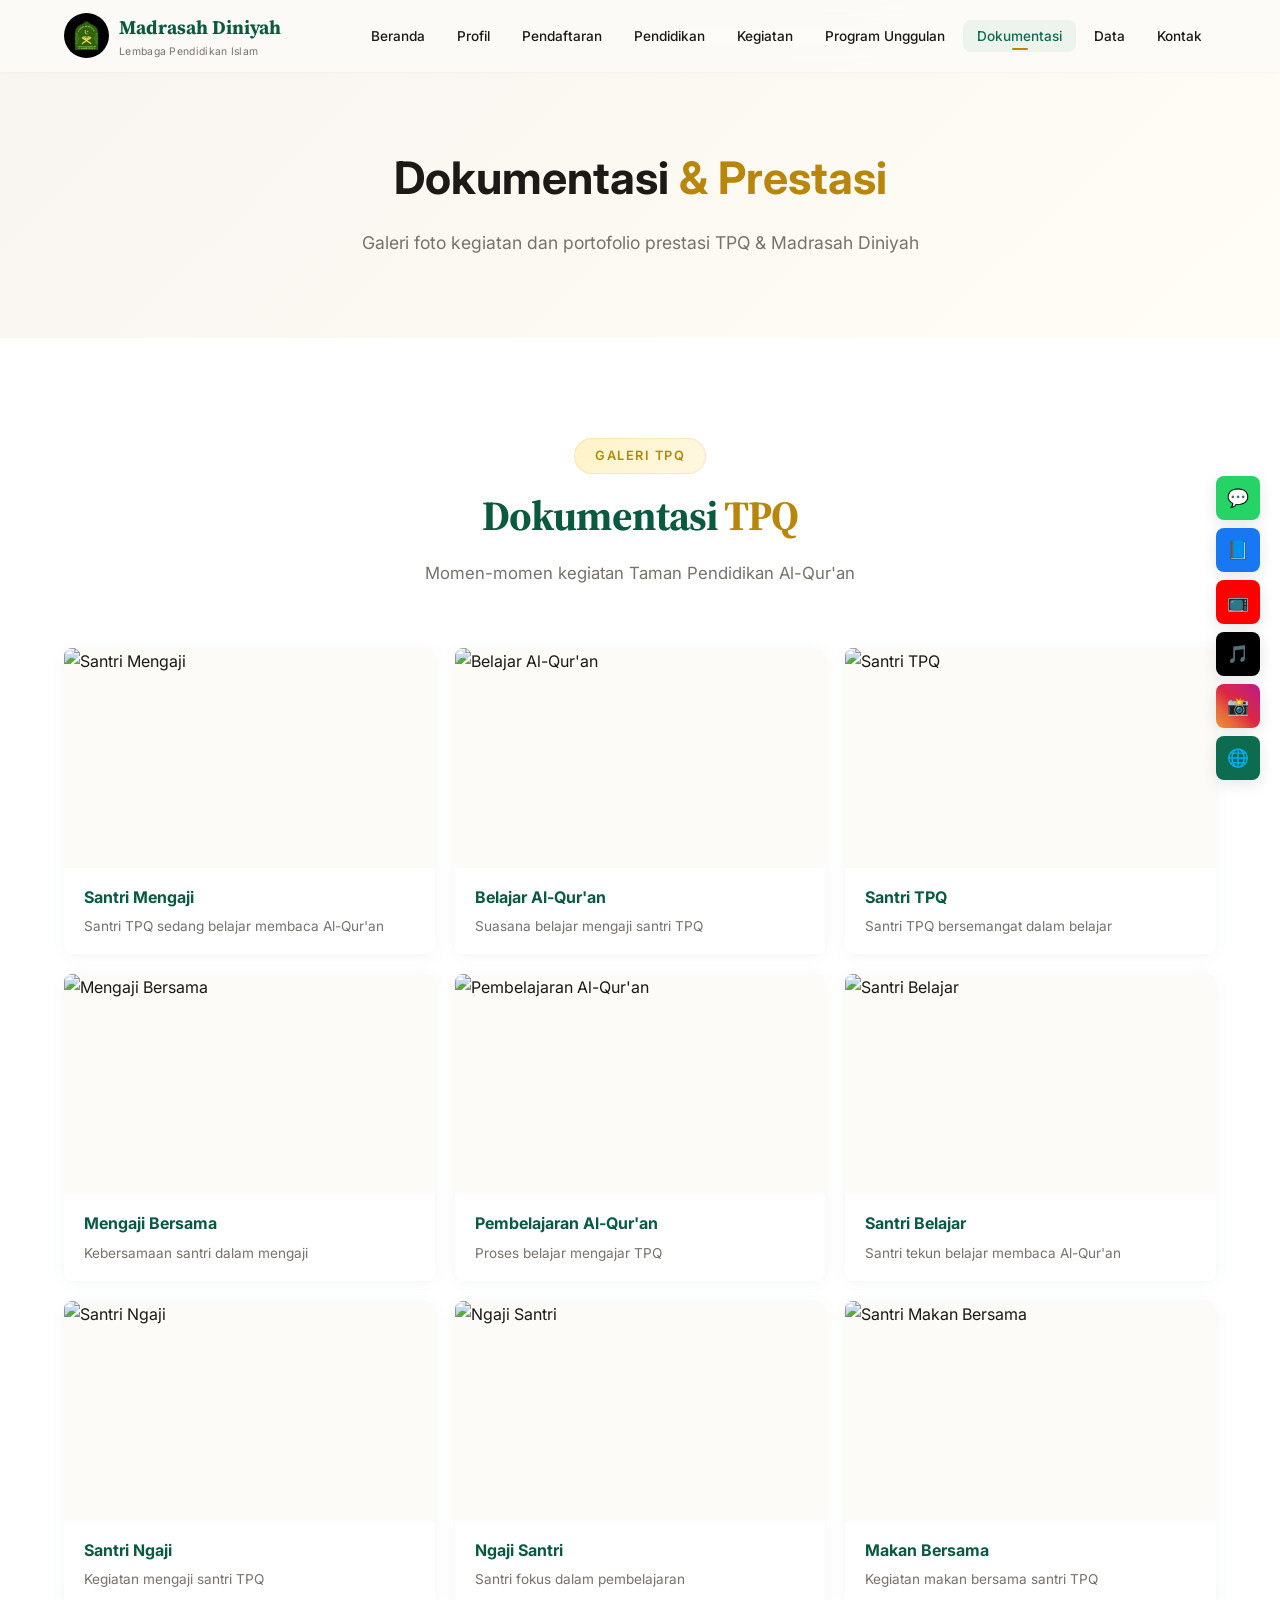
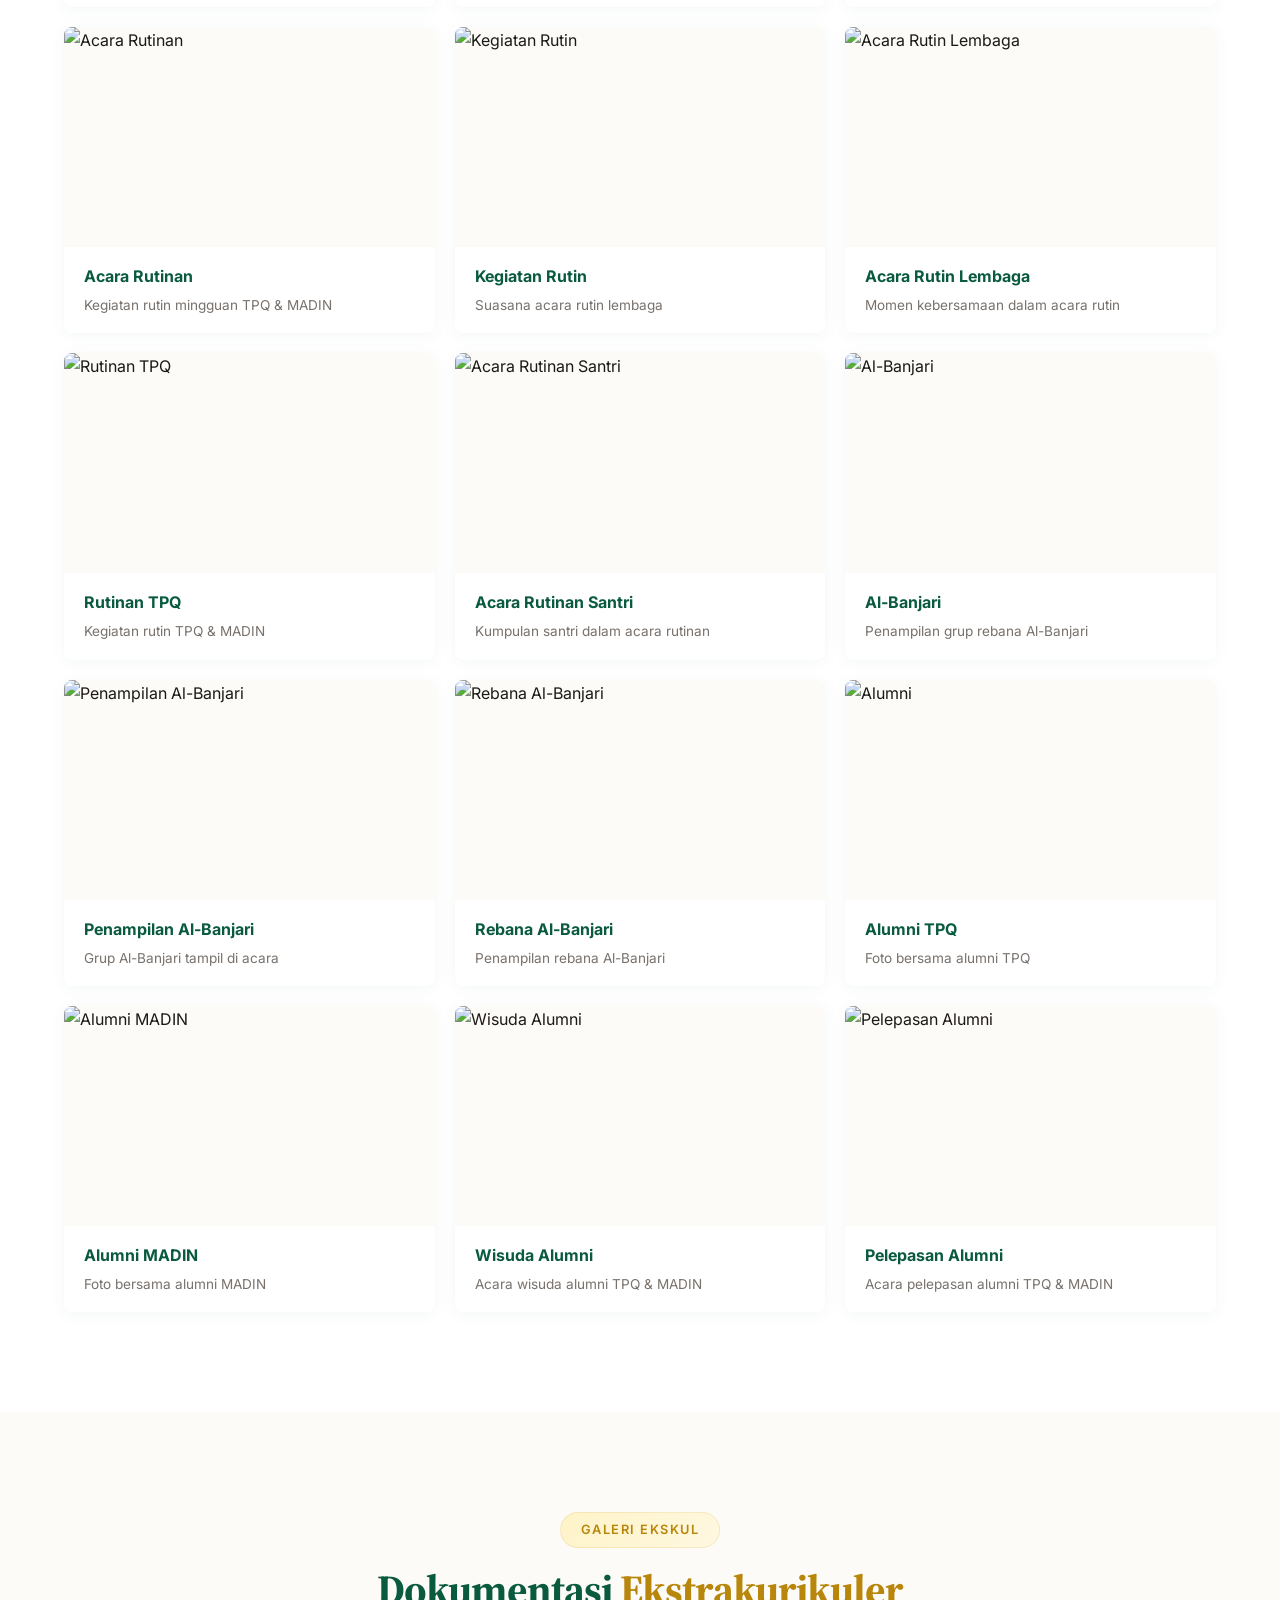
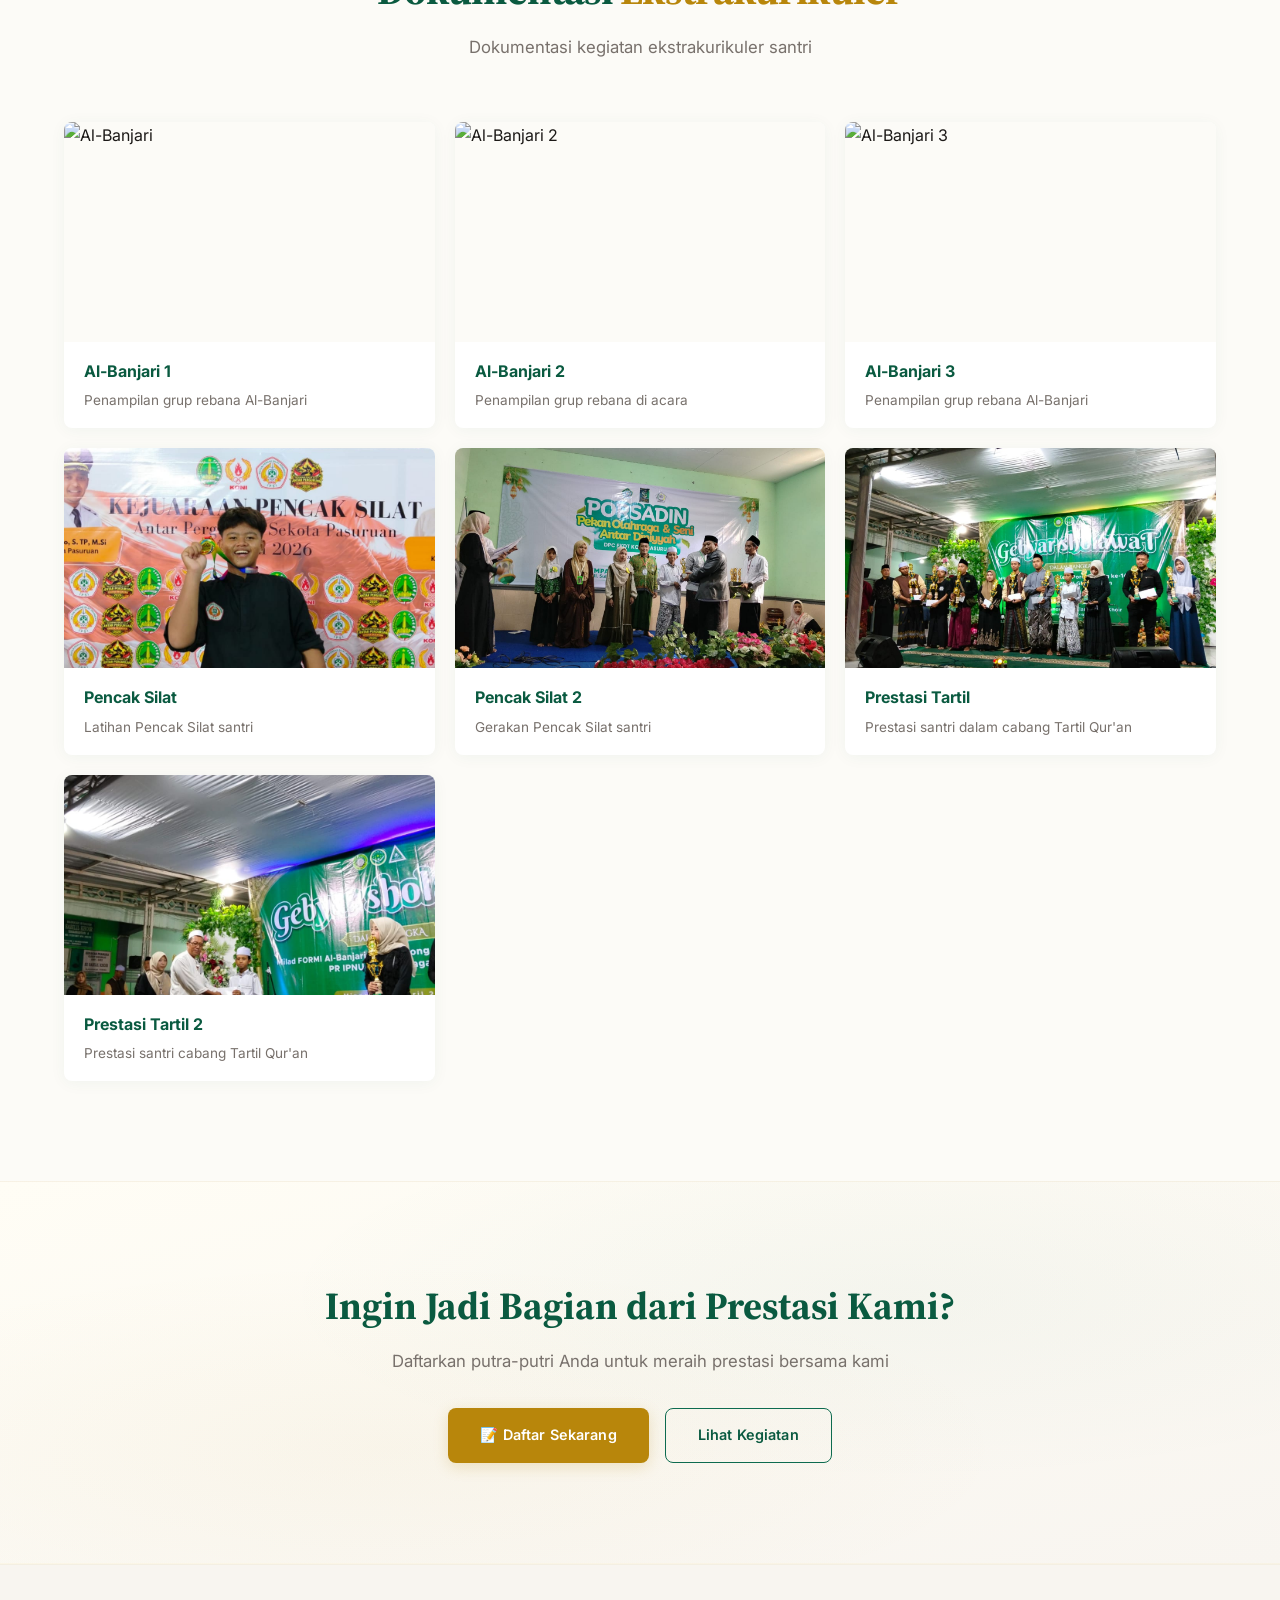
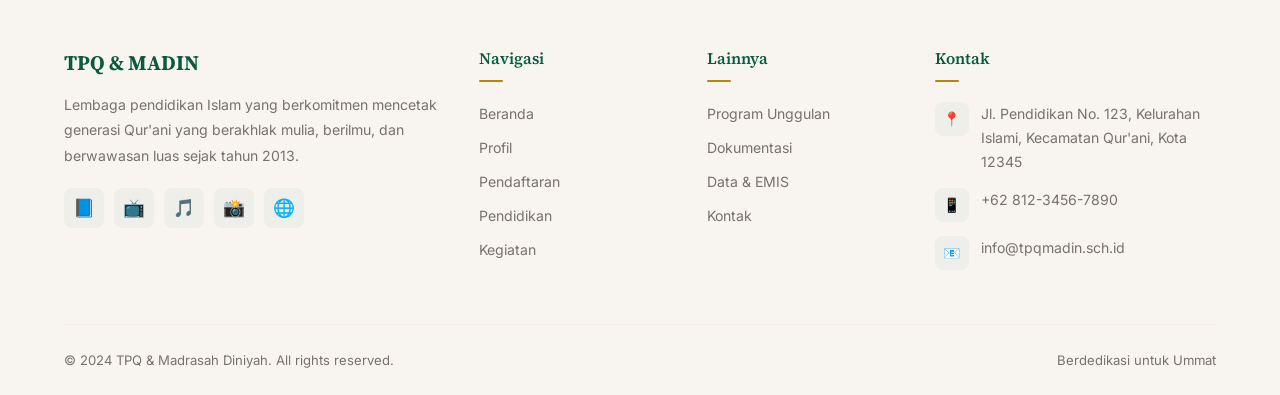
==== dokumentasi.html @ 96b2945d "Initial commit" ====
<!DOCTYPE html>
<html lang="id">
<head>
  <meta charset="UTF-8">
  <meta name="viewport" content="width=device-width, initial-scale=1.0">
  <meta name="description" content="Dokumentasi TPQ & Madrasah Diniyah - Galeri Foto & Prestasi">
  <title>Dokumentasi - TPQ & MADIN</title>
  <link rel="preconnect" href="https://fonts.googleapis.com">
  <link rel="preconnect" href="https://fonts.gstatic.com" crossorigin>
  <link href="https://fonts.googleapis.com/css2?family=Inter:wght@300;400;500;600;700;800&family=Source+Serif+4:opsz,wght@8..60,300;8..60,400;8..60,500;8..60,600;8..60,700;8..60,800&display=swap" rel="stylesheet">
  <link rel="stylesheet" href="css/style.css">
  <style>
    .page-hero { background: linear-gradient(135deg, var(--bg-warm), var(--bg-cream)); padding: 140px 0 80px; text-align: center; color: var(--text-dark); }
    .page-hero h1 { font-size: 2.8rem; font-weight: 700; margin-bottom: 12px; }
    .page-hero p { color: var(--text-muted); font-size: 1.1rem; }
    .page-hero span { color: var(--secondary); }

    .dokumentasi-grid { display: grid; grid-template-columns: repeat(3, 1fr); gap: 20px; }
    .dokum-item { border-radius: var(--radius); overflow: hidden; box-shadow: var(--shadow); transition: var(--transition); cursor: pointer; background: var(--white); }
    .dokum-item:hover { transform: translateY(-6px); box-shadow: var(--shadow-hover); }
    .dokum-image { height: 220px; overflow: hidden; position: relative; background: var(--bg-light); }
    .dokum-image img { width: 100%; height: 100%; object-fit: cover; display: block; transition: var(--transition); }
    .dokum-item:hover .dokum-image img { transform: scale(1.08); }
    .dokum-image::after { content: ''; position: absolute; inset: 0; background: linear-gradient(to top, rgba(13, 107, 79, 0.4), transparent 50%); opacity: 0; transition: var(--transition); pointer-events: none; }
    .dokum-item:hover .dokum-image::after { opacity: 1; }
    .dokum-caption { padding: 16px 20px; }
    .dokum-caption h4 { font-size: 1rem; color: var(--primary-dark); margin-bottom: 4px; }
    .dokum-caption p { font-size: 0.85rem; color: var(--text-muted); }

    @media (max-width: 768px) {
      .page-hero h1 { font-size: 2rem; }
      .dokumentasi-grid { grid-template-columns: 1fr 1fr; }
    }
    @media (max-width: 480px) {
      .dokumentasi-grid { grid-template-columns: 1fr; }
    }
  </style>
</head>
<body>

  <header class="header">
    <div class="container">
      <nav class="navbar">
        <a href="index.html" class="nav-brand">
          <img src="images/Logo_Madrasah3.webp" alt="Madrasah Diniyah Logo" style="width:45px; height:45px; border-radius:50%; object-fit:cover;">
          <div class="brand-text">
            Madrasah Diniyah
            <span>Lembaga Pendidikan Islam</span>
          </div>
        </a>
        <ul class="nav-menu">
          <li><a href="index.html">Beranda</a></li>
          <li><a href="profil.html">Profil</a></li>
          <li><a href="pendaftaran.html">Pendaftaran</a></li>
          <li><a href="pendidikan.html">Pendidikan</a></li>
          <li><a href="kegiatan.html">Kegiatan</a></li>
          <li><a href="program-unggulan.html">Program Unggulan</a></li>
          <li><a href="dokumentasi.html" class="active">Dokumentasi</a></li>
          <li><a href="data.html">Data</a></li>
          <li><a href="kontak.html">Kontak</a></li>
        </ul>
        <button class="nav-toggle" aria-label="Toggle navigation"><span></span><span></span><span></span></button>
      </nav>
    </div>
  </header>

  <section class="page-hero">
    <div class="container">
      <h1>Dokumentasi <span>& Prestasi</span></h1>
      <p>Galeri foto kegiatan dan portofolio prestasi TPQ & Madrasah Diniyah</p>
    </div>
  </section>

  <!-- Dokumentasi TPQ -->
  <section class="section-padding" style="background: var(--white);">
    <div class="container">
      <div class="section-header fade-up">
        <span class="section-tag">Galeri TPQ</span>
        <h2 class="section-title">Dokumentasi <span>TPQ</span></h2>
        <p class="section-subtitle">Momen-momen kegiatan Taman Pendidikan Al-Qur'an</p>
      </div>
      <div class="dokumentasi-grid">
        <div class="dokum-item fade-up"><div class="dokum-image"><img src="images/kegiatan/Anak_Ngaji3.webp" alt="Santri Mengaji" loading="lazy"></div><div class="dokum-caption"><h4>Santri Mengaji</h4><p>Santri TPQ sedang belajar membaca Al-Qur'an</p></div></div>
        <div class="dokum-item fade-up"><div class="dokum-image"><img src="images/kegiatan/Anak_Ngaji4.webp" alt="Belajar Al-Qur'an" loading="lazy"></div><div class="dokum-caption"><h4>Belajar Al-Qur'an</h4><p>Suasana belajar mengaji santri TPQ</p></div></div>
        <div class="dokum-item fade-up"><div class="dokum-image"><img src="images/kegiatan/Anak_Ngaji5.webp" alt="Santri TPQ" loading="lazy"></div><div class="dokum-caption"><h4>Santri TPQ</h4><p>Santri TPQ bersemangat dalam belajar</p></div></div>
        <div class="dokum-item fade-up"><div class="dokum-image"><img src="images/kegiatan/Anak_Ngaji6.webp" alt="Mengaji Bersama" loading="lazy"></div><div class="dokum-caption"><h4>Mengaji Bersama</h4><p>Kebersamaan santri dalam mengaji</p></div></div>
        <div class="dokum-item fade-up"><div class="dokum-image"><img src="images/kegiatan/Anak_ngaji1.webp" alt="Pembelajaran Al-Qur'an" loading="lazy"></div><div class="dokum-caption"><h4>Pembelajaran Al-Qur'an</h4><p>Proses belajar mengajar TPQ</p></div></div>
        <div class="dokum-item fade-up"><div class="dokum-image"><img src="images/kegiatan/Anak_Ngaji2.webp" alt="Santri Belajar" loading="lazy"></div><div class="dokum-caption"><h4>Santri Belajar</h4><p>Santri tekun belajar membaca Al-Qur'an</p></div></div>
        <div class="dokum-item fade-up"><div class="dokum-image"><img src="images/kegiatan/Anak_Ngaji7.webp" alt="Santri Ngaji" loading="lazy"></div><div class="dokum-caption"><h4>Santri Ngaji</h4><p>Kegiatan mengaji santri TPQ</p></div></div>
        <div class="dokum-item fade-up"><div class="dokum-image"><img src="images/kegiatan/Anak_Ngaji8.webp" alt="Ngaji Santri" loading="lazy"></div><div class="dokum-caption"><h4>Ngaji Santri</h4><p>Santri fokus dalam pembelajaran</p></div></div>
        <div class="dokum-item fade-up"><div class="dokum-image"><img src="images/kegiatan/Anak_makan.webp" alt="Santri Makan Bersama" loading="lazy"></div><div class="dokum-caption"><h4>Makan Bersama</h4><p>Kegiatan makan bersama santri TPQ</p></div></div>
        <div class="dokum-item fade-up"><div class="dokum-image"><img src="images/kegiatan/Acara_Rutinan.webp" alt="Acara Rutinan" loading="lazy"></div><div class="dokum-caption"><h4>Acara Rutinan</h4><p>Kegiatan rutin mingguan TPQ & MADIN</p></div></div>
        <div class="dokum-item fade-up"><div class="dokum-image"><img src="images/kegiatan/Acara_Rutin2.webp" alt="Kegiatan Rutin" loading="lazy"></div><div class="dokum-caption"><h4>Kegiatan Rutin</h4><p>Suasana acara rutin lembaga</p></div></div>
        <div class="dokum-item fade-up"><div class="dokum-image"><img src="images/kegiatan/Acara_Rutin4.webp" alt="Acara Rutin Lembaga" loading="lazy"></div><div class="dokum-caption"><h4>Acara Rutin Lembaga</h4><p>Momen kebersamaan dalam acara rutin</p></div></div>
        <div class="dokum-item fade-up"><div class="dokum-image"><img src="images/kegiatan/Acara_Rutinan3.jpeg" alt="Rutinan TPQ" loading="lazy"></div><div class="dokum-caption"><h4>Rutinan TPQ</h4><p>Kegiatan rutin TPQ & MADIN</p></div></div>
        <div class="dokum-item fade-up"><div class="dokum-image"><img src="images/kegiatan/Acara_Rutinan5.webp" alt="Acara Rutinan Santri" loading="lazy"></div><div class="dokum-caption"><h4>Acara Rutinan Santri</h4><p>Kumpulan santri dalam acara rutinan</p></div></div>
        <div class="dokum-item fade-up"><div class="dokum-image"><img src="images/kegiatan/Al-banjari1.webp" alt="Al-Banjari" loading="lazy"></div><div class="dokum-caption"><h4>Al-Banjari</h4><p>Penampilan grup rebana Al-Banjari</p></div></div>
        <div class="dokum-item fade-up"><div class="dokum-image"><img src="images/kegiatan/Al-banjari2.webp" alt="Penampilan Al-Banjari" loading="lazy"></div><div class="dokum-caption"><h4>Penampilan Al-Banjari</h4><p>Grup Al-Banjari tampil di acara</p></div></div>
        <div class="dokum-item fade-up"><div class="dokum-image"><img src="images/kegiatan/Al-banjari3.webp" alt="Rebana Al-Banjari" loading="lazy"></div><div class="dokum-caption"><h4>Rebana Al-Banjari</h4><p>Penampilan rebana Al-Banjari</p></div></div>
        <div class="dokum-item fade-up"><div class="dokum-image"><img src="images/kegiatan/Alumni1.webp" alt="Alumni" loading="lazy"></div><div class="dokum-caption"><h4>Alumni TPQ</h4><p>Foto bersama alumni TPQ</p></div></div>
        <div class="dokum-item fade-up"><div class="dokum-image"><img src="images/kegiatan/Alumni2.webp" alt="Alumni MADIN" loading="lazy"></div><div class="dokum-caption"><h4>Alumni MADIN</h4><p>Foto bersama alumni MADIN</p></div></div>
        <div class="dokum-item fade-up"><div class="dokum-image"><img src="images/kegiatan/Alumni3.webp" alt="Wisuda Alumni" loading="lazy"></div><div class="dokum-caption"><h4>Wisuda Alumni</h4><p>Acara wisuda alumni TPQ & MADIN</p></div></div>
        <div class="dokum-item fade-up"><div class="dokum-image"><img src="images/kegiatan/Alumni4.webp" alt="Pelepasan Alumni" loading="lazy"></div><div class="dokum-caption"><h4>Pelepasan Alumni</h4><p>Acara pelepasan alumni TPQ & MADIN</p></div></div>
      </div>
    </div>
  </section>

  <!-- Dokumentasi Ekstrakurikuler -->
  <section class="section-padding" style="background: var(--bg-light);">
    <div class="container">
      <div class="section-header fade-up">
        <span class="section-tag">Galeri Ekskul</span>
        <h2 class="section-title">Dokumentasi <span>Ekstrakurikuler</span></h2>
        <p class="section-subtitle">Dokumentasi kegiatan ekstrakurikuler santri</p>
      </div>
      <div class="dokumentasi-grid">
        <div class="dokum-item fade-up"><div class="dokum-image"><img src="images/kegiatan/Al-banjari1.webp" alt="Al-Banjari" loading="lazy"></div><div class="dokum-caption"><h4>Al-Banjari 1</h4><p>Penampilan grup rebana Al-Banjari</p></div></div>
        <div class="dokum-item fade-up"><div class="dokum-image"><img src="images/kegiatan/Al-banjari2.webp" alt="Al-Banjari 2" loading="lazy"></div><div class="dokum-caption"><h4>Al-Banjari 2</h4><p>Penampilan grup rebana di acara</p></div></div>
        <div class="dokum-item fade-up"><div class="dokum-image"><img src="images/kegiatan/Al-banjari3.webp" alt="Al-Banjari 3" loading="lazy"></div><div class="dokum-caption"><h4>Al-Banjari 3</h4><p>Penampilan grup rebana Al-Banjari</p></div></div>
        <div class="dokum-item fade-up"><div class="dokum-image"><img src="images/Pencak_Silat.webp" alt="Pencak Silat" loading="lazy"></div><div class="dokum-caption"><h4>Pencak Silat</h4><p>Latihan Pencak Silat santri</p></div></div>
        <div class="dokum-item fade-up"><div class="dokum-image"><img src="images/Pencak_Silat2.webp" alt="Pencak Silat 2" loading="lazy"></div><div class="dokum-caption"><h4>Pencak Silat 2</h4><p>Gerakan Pencak Silat santri</p></div></div>
        <div class="dokum-item fade-up"><div class="dokum-image"><img src="images/Prestasi_Tartil.webp" alt="Prestasi Tartil" loading="lazy"></div><div class="dokum-caption"><h4>Prestasi Tartil</h4><p>Prestasi santri dalam cabang Tartil Qur'an</p></div></div>
        <div class="dokum-item fade-up"><div class="dokum-image"><img src="images/prestasi_tartil2.webp" alt="Prestasi Tartil 2" loading="lazy"></div><div class="dokum-caption"><h4>Prestasi Tartil 2</h4><p>Prestasi santri cabang Tartil Qur'an</p></div></div>
      </div>
    </div>
  </section>



  <section class="cta-section section-padding">
    <div class="container">
      <div class="cta-content fade-up">
        <h2>Ingin Jadi Bagian dari Prestasi Kami?</h2>
        <p>Daftarkan putra-putri Anda untuk meraih prestasi bersama kami</p>
        <div class="cta-buttons">
          <a href="pendaftaran.html" class="btn btn-gold">📝 Daftar Sekarang</a>
          <a href="kegiatan.html" class="btn btn-outline-light">Lihat Kegiatan</a>
        </div>
      </div>
    </div>
  </section>

  <footer class="footer">
    <div class="container">
      <div class="footer-grid">
        <div class="footer-brand fade-up"><h3>TPQ &amp; MADIN</h3><p>Lembaga pendidikan Islam yang berkomitmen mencetak generasi Qur'ani yang berakhlak mulia, berilmu, dan berwawasan luas sejak tahun 2013.</p><div class="footer-social"><a href="#" aria-label="Facebook">📘</a><a href="#" aria-label="YouTube">📺</a><a href="#" aria-label="TikTok">🎵</a><a href="#" aria-label="Instagram">📸</a><a href="#" aria-label="Website">🌐</a></div></div>
        <div class="fade-up"><h4>Navigasi</h4><ul class="footer-links"><li><a href="index.html">Beranda</a></li><li><a href="profil.html">Profil</a></li><li><a href="pendaftaran.html">Pendaftaran</a></li><li><a href="pendidikan.html">Pendidikan</a></li><li><a href="kegiatan.html">Kegiatan</a></li></ul></div>
        <div class="fade-up"><h4>Lainnya</h4><ul class="footer-links"><li><a href="program-unggulan.html">Program Unggulan</a></li><li><a href="dokumentasi.html">Dokumentasi</a></li><li><a href="data.html">Data & EMIS</a></li><li><a href="kontak.html">Kontak</a></li></ul></div>
        <div class="fade-up"><h4>Kontak</h4><ul class="footer-contact"><li><span class="contact-icon">📍</span><span>Jl. Pendidikan No. 123, Kelurahan Islami, Kecamatan Qur'ani, Kota 12345</span></li><li><span class="contact-icon">📱</span><span>+62 812-3456-7890</span></li><li><span class="contact-icon">📧</span><span>info@tpqmadin.sch.id</span></li></ul></div>
      </div>
      <div class="footer-bottom"><p>&copy; 2024 TPQ & Madrasah Diniyah. All rights reserved.</p><p>Berdedikasi untuk Ummat</p></div>
    </div>
  </footer>

  <div class="floating-sosmed">
    <a href="https://wa.me/6281234567890" class="sosmed-wa" target="_blank" rel="noopener" title="WhatsApp">💬<span class="sosmed-label">WhatsApp</span></a>
    <a href="#" class="sosmed-fb" target="_blank" rel="noopener" title="Facebook">📘<span class="sosmed-label">Facebook</span></a>
    <a href="#" class="sosmed-yt" target="_blank" rel="noopener" title="YouTube">📺<span class="sosmed-label">YouTube</span></a>
    <a href="#" class="sosmed-tt" target="_blank" rel="noopener" title="TikTok">🎵<span class="sosmed-label">TikTok</span></a>
    <a href="#" class="sosmed-ig" target="_blank" rel="noopener" title="Instagram">📸<span class="sosmed-label">Instagram</span></a>
    <a href="#" class="sosmed-web" target="_blank" rel="noopener" title="Website">🌐<span class="sosmed-label">Website</span></a>
  </div>

  <script src="js/main.js"></script>
</body>
</html>
---- css/style.css ----
/* ============================================
   MADRASAH DINIYAH - Noor & Wisdom: Bright Islamic Modern
   Design System - Dominan Terang & Nuansa Islami
   ============================================ */

/* === Font Import === */
@import url('https://fonts.googleapis.com/css2?family=Inter:wght@300;400;500;600;700;800&family=Source+Serif+4:opsz,wght@8..60,300;8..60,400;8..60,500;8..60,600;8..60,700;8..60,800&display=swap');

/* === CSS Variables - Bright Islamic Palette === */
:root {
  /* Core Colors - Soft & Bright Islamic Nuance */
  --primary: #0d6b4f;
  --primary-dark: #0a5a40;
  --primary-light: #14a06e;
  --secondary: #b8860b;
  --secondary-light: #e6b422;
  --accent: #0d9488;
  --accent-light: #99f6e4;
  --gold: #b8860b;
  --gold-light: #fef3c7;

  /* Surface - Warm & Bright */
  --bg-light: #FCFBF7;
  --bg-warm: #F8F5F0;
  --bg-cream: #FFFDF5;
  --bg-container: #ffffff;
  --bg-dark: #0a5a40;

  /* Text */
  --text-dark: #1c1917;
  --text-light: #fafaf9;
  --text-muted: #78716c;
  --white: #ffffff;

  /* Shadows - Soft & Light */
  --shadow: 0 2px 16px rgba(13, 107, 79, 0.05);
  --shadow-hover: 0 8px 32px rgba(13, 107, 79, 0.08);
  --shadow-lg: 0 16px 48px rgba(13, 107, 79, 0.06);

  /* Roundness */
  --radius: 8px;
  --radius-sm: 6px;
  --radius-lg: 12px;

  /* Transitions */
  --transition: all 0.3s cubic-bezier(0.4, 0, 0.2, 1);

  /* Typography */
  --font-heading: 'Source Serif 4', Georgia, 'Times New Roman', serif;
  --font-body: 'Inter', -apple-system, BlinkMacSystemFont, 'Segoe UI', sans-serif;
  --font-arabic: 'Amiri', 'Traditional Arabic', serif;
}

/* === Islamic Geometric Pattern === */
.islamic-pattern {
  position: absolute;
  inset: 0;
  pointer-events: none;
  overflow: hidden;
  z-index: 0;
}

.islamic-pattern::before {
  content: '';
  position: absolute;
  width: 200%;
  height: 200%;
  top: -50%;
  left: -50%;
  background-image:
    linear-gradient(45deg, rgba(184, 134, 11, 0.04) 25%, transparent 25%),
    linear-gradient(-45deg, rgba(184, 134, 11, 0.04) 25%, transparent 25%),
    linear-gradient(45deg, transparent 75%, rgba(184, 134, 11, 0.04) 75%),
    linear-gradient(-45deg, transparent 75%, rgba(184, 134, 11, 0.04) 75%);
  background-size: 40px 40px;
  background-position: 0 0, 0 20px, 20px -20px, -20px 0px;
}

.islamic-pattern-2::before {
  background-image:
    radial-gradient(circle at 50% 50%, rgba(13, 107, 79, 0.03) 1px, transparent 1px),
    radial-gradient(circle at 50% 50%, rgba(184, 134, 11, 0.03) 2px, transparent 2px);
  background-size: 30px 30px, 60px 60px;
}

/* === Reset & Base === */
*, *::before, *::after {
  margin: 0;
  padding: 0;
  box-sizing: border-box;
}

html {
  scroll-behavior: smooth;
  scroll-padding-top: 80px;
}

body {
  font-family: var(--font-body);
  background: var(--bg-light);
  color: var(--text-dark);
  line-height: 1.7;
  overflow-x: hidden;
}

a {
  text-decoration: none;
  color: inherit;
  transition: var(--transition);
}

ul { list-style: none; }

img {
  max-width: 100%;
  height: auto;
  display: block;
}

.container {
  width: 100%;
  max-width: 1200px;
  margin: 0 auto;
  padding: 0 24px;
}

.section-padding {
  padding: 100px 0;
}

/* === Section Header === */
.section-header {
  text-align: center;
  margin-bottom: 60px;
  position: relative;
}

.section-tag {
  display: inline-block;
  background: linear-gradient(135deg, var(--gold-light), #fff8e1);
  color: var(--secondary);
  padding: 6px 20px;
  border-radius: 50px;
  font-size: 0.8rem;
  font-weight: 600;
  text-transform: uppercase;
  letter-spacing: 1.5px;
  margin-bottom: 16px;
  border: 1px solid rgba(184, 134, 11, 0.12);
}

.section-title {
  font-family: var(--font-heading);
  font-size: 2.6rem;
  font-weight: 700;
  color: var(--primary-dark);
  margin-bottom: 16px;
  line-height: 1.25;
  letter-spacing: -0.02em;
}

.section-title span {
  color: var(--secondary);
}

.section-subtitle {
  font-size: 1.05rem;
  color: var(--text-muted);
  max-width: 600px;
  margin: 0 auto;
  line-height: 1.8;
  font-weight: 400;
}

/* === Islamic Ornament Divider === */
.islamic-divider {
  display: flex;
  align-items: center;
  justify-content: center;
  gap: 12px;
  margin: 30px 0;
}

.islamic-divider::before,
.islamic-divider::after {
  content: '';
  height: 1px;
  width: 60px;
  background: linear-gradient(90deg, transparent, var(--secondary), transparent);
}

.islamic-divider span {
  display: inline-block;
  width: 8px;
  height: 8px;
  background: var(--secondary);
  transform: rotate(45deg);
  opacity: 0.5;
}

/* === Buttons === */
.btn {
  display: inline-flex;
  align-items: center;
  gap: 8px;
  padding: 14px 32px;
  border-radius: var(--radius);
  font-family: var(--font-body);
  font-weight: 600;
  font-size: 0.9rem;
  cursor: pointer;
  transition: var(--transition);
  border: none;
  text-decoration: none;
  letter-spacing: 0.01em;
}

.btn-primary {
  background: var(--primary);
  color: var(--white);
  box-shadow: 0 4px 15px rgba(13, 107, 79, 0.2);
}

.btn-primary:hover {
  background: var(--primary-dark);
  transform: translateY(-2px);
  box-shadow: 0 8px 25px rgba(13, 107, 79, 0.3);
}

.btn-secondary {
  background: var(--white);
  color: var(--primary);
  border: 1.5px solid var(--primary);
}

.btn-secondary:hover {
  background: var(--primary);
  color: var(--white);
  transform: translateY(-2px);
}

.btn-gold {
  background: var(--secondary);
  color: var(--white);
  box-shadow: 0 4px 15px rgba(184, 134, 11, 0.2);
}

.btn-gold:hover {
  background: #8b6914;
  transform: translateY(-2px);
  box-shadow: 0 8px 25px rgba(184, 134, 11, 0.3);
}

.btn-outline-light {
  background: transparent;
  color: var(--primary-dark);
  border: 1.5px solid var(--primary);
}

.btn-outline-light:hover {
  background: var(--primary);
  color: var(--white);
  border-color: var(--primary);
}

.btn-sm {
  padding: 10px 22px;
  font-size: 0.82rem;
}

/* ============================================
   HEADER / NAVBAR
   ============================================ */
.header {
  position: fixed;
  top: 0;
  left: 0;
  width: 100%;
  z-index: 1000;
  background: rgba(252, 251, 247, 0.85);
  backdrop-filter: blur(24px);
  -webkit-backdrop-filter: blur(24px);
  box-shadow: 0 1px 3px rgba(0,0,0,0.04);
  transition: var(--transition);
}

.header.scrolled {
  background: rgba(252, 251, 247, 0.95);
  box-shadow: 0 4px 30px rgba(13, 107, 79, 0.04);
}

.navbar {
  display: flex;
  align-items: center;
  justify-content: space-between;
  height: 72px;
}

.nav-brand {
  display: flex;
  align-items: center;
  gap: 10px;
  font-family: var(--font-heading);
  font-weight: 700;
  font-size: 1.2rem;
  color: var(--primary-dark);
}

.nav-brand img[alt="TPQ & MADIN Logo"] {
  width: 45px;
  height: 45px;
  border-radius: 50%;
  object-fit: cover;
}

.nav-brand .brand-text span {
  display: block;
  font-size: 0.65rem;
  font-weight: 400;
  font-family: var(--font-body);
  color: var(--text-muted);
  letter-spacing: 0.3px;
}

.nav-menu {
  display: flex;
  align-items: center;
  gap: 4px;
}

.nav-menu a {
  padding: 8px 14px;
  border-radius: var(--radius);
  font-size: 0.85rem;
  font-weight: 500;
  color: var(--text-dark);
  transition: var(--transition);
  position: relative;
}

.nav-menu a:hover,
.nav-menu a.active {
  background: rgba(13, 107, 79, 0.06);
  color: var(--primary);
}

.nav-menu a.active::after {
  content: '';
  position: absolute;
  bottom: 2px;
  left: 50%;
  transform: translateX(-50%);
  width: 16px;
  height: 2px;
  background: var(--secondary);
  border-radius: 10px;
}

.nav-toggle {
  display: none;
  flex-direction: column;
  gap: 5px;
  cursor: pointer;
  padding: 4px;
  background: none;
  border: none;
}

.nav-toggle span {
  display: block;
  width: 26px;
  height: 2px;
  background: var(--text-dark);
  border-radius: 10px;
  transition: var(--transition);
}

.nav-toggle.active span:nth-child(1) {
  transform: rotate(45deg) translate(5px, 5px);
}

.nav-toggle.active span:nth-child(2) {
  opacity: 0;
}

.nav-toggle.active span:nth-child(3) {
  transform: rotate(-45deg) translate(5px, -5px);
}

/* ============================================
   HERO SECTION - Bright & Airy
   ============================================ */
.hero {
  position: relative;
  min-height: 100vh;
  display: flex;
  align-items: center;
  background: linear-gradient(165deg, #F8F5F0 0%, #FFFDF5 40%, #FCFBF7 100%);
  overflow: hidden;
  padding-top: 72px;
}

.hero::before {
  content: '';
  position: absolute;
  top: 0;
  left: 0;
  width: 100%;
  height: 100%;
  background:
    radial-gradient(ellipse at 20% 80%, rgba(184, 134, 11, 0.06) 0%, transparent 50%),
    radial-gradient(ellipse at 80% 20%, rgba(13, 107, 79, 0.04) 0%, transparent 50%);
  z-index: 1;
}

.hero-particles {
  position: absolute;
  top: 0;
  left: 0;
  width: 100%;
  height: 100%;
  overflow: hidden;
  z-index: 1;
}

.particle {
  position: absolute;
  width: 4px;
  height: 4px;
  background: rgba(184, 134, 11, 0.12);
  border-radius: 50%;
  animation: float-particle 18s infinite;
}

@keyframes float-particle {
  0%, 100% { transform: translateY(0) translateX(0); opacity: 0; }
  10% { opacity: 1; }
  90% { opacity: 1; }
  100% { transform: translateY(-100vh) translateX(100px); opacity: 0; }
}

.hero .container {
  position: relative;
  z-index: 2;
  width: 100%;
}

.hero-content {
  display: grid;
  grid-template-columns: 1fr 1fr;
  gap: 60px;
  align-items: center;
}

.hero-text {
  color: var(--text-dark);
}

.hero-badge {
  display: inline-flex;
  align-items: center;
  gap: 8px;
  background: rgba(255,255,255,0.8);
  backdrop-filter: blur(12px);
  border: 1px solid rgba(184, 134, 11, 0.15);
  padding: 8px 18px;
  border-radius: var(--radius);
  font-size: 0.8rem;
  margin-bottom: 28px;
  font-family: var(--font-body);
  letter-spacing: 0.3px;
  color: var(--text-muted);
}

.hero-badge span {
  width: 6px;
  height: 6px;
  background: var(--accent);
  border-radius: 50%;
  animation: pulse-dot 2s infinite;
}

@keyframes pulse-dot {
  0%, 100% { opacity: 1; transform: scale(1); }
  50% { opacity: 0.5; transform: scale(0.8); }
}

.hero-title {
  font-family: var(--font-heading);
  font-size: 3.8rem;
  font-weight: 700;
  line-height: 1.1;
  margin-bottom: 20px;
  letter-spacing: -0.03em;
  color: var(--primary-dark);
}

.hero-title span {
  color: var(--secondary);
  display: block;
}

.hero-desc {
  font-size: 1.1rem;
  color: var(--text-muted);
  line-height: 1.8;
  margin-bottom: 36px;
  max-width: 520px;
  font-weight: 400;
}

.hero-buttons {
  display: flex;
  gap: 16px;
  flex-wrap: wrap;
}

.hero-visual {
  position: relative;
  display: flex;
  justify-content: center;
  align-items: center;
}

.hero-card {
  background: rgba(255,255,255,0.85);
  backdrop-filter: blur(24px);
  border: 1px solid rgba(184, 134, 11, 0.08);
  border-radius: var(--radius-lg);
  padding: 40px;
  width: 100%;
  max-width: 420px;
  animation: float-card 6s ease-in-out infinite;
  box-shadow: 0 8px 32px rgba(13, 107, 79, 0.04);
}

@keyframes float-card {
  0%, 100% { transform: translateY(0); }
  50% { transform: translateY(-16px); }
}

.hero-card-icon {
  font-size: 2.8rem;
  margin-bottom: 20px;
}

.hero-card h3 {
  font-family: var(--font-heading);
  font-size: 1.4rem;
  margin-bottom: 12px;
  color: var(--primary-dark);
}

.hero-card p {
  color: var(--text-muted);
  font-size: 0.9rem;
  line-height: 1.8;
}

.hero-stats {
  display: flex;
  gap: 30px;
  margin-top: 30px;
  padding-top: 30px;
  border-top: 1px solid rgba(184, 134, 11, 0.1);
}

.hero-stat h4 {
  font-size: 1.8rem;
  font-weight: 700;
  color: var(--secondary);
  font-family: var(--font-heading);
}

.hero-stat p {
  font-size: 0.82rem;
  color: var(--text-muted);
  opacity: 0.7;
  text-transform: uppercase;
  letter-spacing: 0.5px;
}

/* ============================================
   QUICK LINKS / FEATURES
   ============================================ */
.features {
  background: var(--bg-light);
  position: relative;
}

.features-grid {
  display: grid;
  grid-template-columns: repeat(4, 1fr);
  gap: 20px;
}

.feature-card {
  background: var(--bg-container);
  border-radius: var(--radius);
  padding: 36px 28px;
  text-align: center;
  transition: var(--transition);
  border: 1px solid rgba(13, 107, 79, 0.05);
  box-shadow: 0 2px 12px rgba(13, 107, 79, 0.02);
}

.feature-card:hover {
  transform: translateY(-6px);
  box-shadow: var(--shadow-hover);
  border-color: rgba(184, 134, 11, 0.12);
}

.feature-icon {
  width: 64px;
  height: 64px;
  margin: 0 auto 20px;
  background: linear-gradient(135deg, var(--gold-light), #fff8e1);
  border-radius: var(--radius);
  display: flex;
  align-items: center;
  justify-content: center;
  font-size: 1.8rem;
  transition: var(--transition);
}

.feature-card:hover .feature-icon {
  background: var(--primary);
  transform: scale(1.05);
}

.feature-card h4 {
  font-family: var(--font-heading);
  font-size: 1.15rem;
  font-weight: 600;
  margin-bottom: 8px;
  color: var(--primary-dark);
}

.feature-card p {
  font-size: 0.88rem;
  color: var(--text-muted);
  line-height: 1.7;
}

/* ============================================
   ABOUT / PROFILE PREVIEW
   ============================================ */
.about {
  background: var(--bg-cream);
  position: relative;
}

.about-grid {
  display: grid;
  grid-template-columns: 1fr 1fr;
  gap: 60px;
  align-items: center;
}

.about-image-wrapper {
  position: relative;
}

.about-image-main {
  border-radius: var(--radius-lg);
  overflow: hidden;
  box-shadow: var(--shadow-lg);
  aspect-ratio: 4/3;
  background: var(--bg-light);
  display: flex;
  align-items: center;
  justify-content: center;
  font-size: 6rem;
}

.about-image-badge {
  position: absolute;
  bottom: -16px;
  right: -16px;
  background: var(--bg-container);
  border-radius: var(--radius);
  padding: 18px 24px;
  box-shadow: var(--shadow-lg);
  display: flex;
  align-items: center;
  gap: 14px;
  border: 1px solid rgba(184, 134, 11, 0.08);
}

.about-image-badge .badge-icon {
  font-size: 1.8rem;
}

.about-image-badge .badge-text h5 {
  font-family: var(--font-heading);
  font-size: 1.4rem;
  font-weight: 700;
  color: var(--primary);
}

.about-image-badge .badge-text p {
  font-size: 0.82rem;
  color: var(--text-muted);
}

.about-text .section-title {
  text-align: left;
}

.about-text h3 {
  font-family: var(--font-heading);
  font-size: 1.3rem;
  font-weight: 600;
  margin-bottom: 16px;
  color: var(--primary);
}

.about-text p {
  color: var(--text-muted);
  margin-bottom: 20px;
  font-size: 1rem;
  line-height: 1.8;
}

.about-list {
  display: grid;
  grid-template-columns: 1fr 1fr;
  gap: 10px;
  margin: 24px 0;
}

.about-list li {
  display: flex;
  align-items: center;
  gap: 8px;
  font-size: 0.92rem;
  color: var(--text-dark);
}

.about-list li span {
  color: var(--accent);
  font-weight: 700;
}

/* ============================================
   PROGRAMS SECTION
   ============================================ */
.programs {
  background: var(--bg-light);
  position: relative;
}

.programs-grid {
  display: grid;
  grid-template-columns: repeat(3, 1fr);
  gap: 24px;
}

.program-card {
  border-radius: var(--radius-lg);
  overflow: hidden;
  background: var(--bg-container);
  box-shadow: 0 2px 16px rgba(13, 107, 79, 0.03);
  transition: var(--transition);
  border: 1px solid rgba(13, 107, 79, 0.05);
}

.program-card:hover {
  transform: translateY(-6px);
  box-shadow: var(--shadow-hover);
  border-color: rgba(184, 134, 11, 0.08);
}

.program-card-image {
  height: 210px;
  display: flex;
  align-items: center;
  justify-content: center;
  font-size: 3.5rem;
  position: relative;
  overflow: hidden;
}

.program-card-image::after {
  content: '';
  position: absolute;
  bottom: 0;
  left: 0;
  right: 0;
  height: 50%;
  background: linear-gradient(to top, rgba(0,0,0,0.15), transparent);
}

.program-card:nth-child(1) .program-card-image { background: linear-gradient(165deg, #f0fdf4, #bbf7d0); }
.program-card:nth-child(2) .program-card-image { background: linear-gradient(165deg, #fffbeb, #fde68a); }
.program-card:nth-child(3) .program-card-image { background: linear-gradient(165deg, #f0f9ff, #bae6fd); }

.program-card-body {
  padding: 28px;
}

.program-card-body h4 {
  font-family: var(--font-heading);
  font-size: 1.2rem;
  font-weight: 600;
  margin-bottom: 8px;
  color: var(--primary-dark);
}

.program-card-body p {
  font-size: 0.88rem;
  color: var(--text-muted);
  line-height: 1.7;
  margin-bottom: 16px;
}

.program-card-body .btn {
  padding: 8px 20px;
  font-size: 0.82rem;
}

/* ============================================
   GALLERY / DOCUMENTATION PREVIEW
   ============================================ */
.gallery {
  background: var(--bg-light);
  position: relative;
}

.gallery-grid {
  display: grid;
  grid-template-columns: repeat(4, 1fr);
  gap: 16px;
}

.gallery-item {
  border-radius: var(--radius);
  overflow: hidden;
  aspect-ratio: 1;
  cursor: pointer;
  transition: var(--transition);
  position: relative;
  border: 1px solid rgba(13, 107, 79, 0.04);
  background: var(--bg-light);
}

.gallery-item img {
  width: 100%;
  height: 100%;
  object-fit: cover;
  display: block;
  transition: var(--transition);
}

.gallery-item:hover img {
  transform: scale(1.08);
}

.gallery-item::after {
  content: '';
  position: absolute;
  inset: 0;
  background: linear-gradient(to top, rgba(13, 107, 79, 0.4), transparent 50%);
  opacity: 0;
  transition: var(--transition);
  pointer-events: none;
}

.gallery-item:hover::after {
  opacity: 1;
}

.gallery-item:hover {
  box-shadow: var(--shadow);
}

.gallery-caption {
  position: absolute;
  bottom: 0;
  left: 0;
  right: 0;
  padding: 12px 14px;
  color: var(--white);
  font-size: 0.82rem;
  font-weight: 600;
  z-index: 1;
  opacity: 0;
  transform: translateY(8px);
  transition: var(--transition);
  pointer-events: none;
}

.gallery-item:hover .gallery-caption {
  opacity: 1;
  transform: translateY(0);
}

/* ============================================
   ORGANIZATION STRUCTURE
   ============================================ */
.organization {
  background: var(--bg-cream);
  position: relative;
}

.org-header-card {
  text-align: center;
  margin-bottom: 50px;
  background: linear-gradient(165deg, var(--bg-warm), var(--bg-cream));
  color: var(--text-dark);
  padding: 50px 40px;
  border-radius: var(--radius-lg);
  position: relative;
  overflow: hidden;
  border: 1px solid rgba(184, 134, 11, 0.08);
}

.org-header-card::before {
  content: '';
  position: absolute;
  top: 0;
  left: 0;
  width: 100%;
  height: 100%;
  background-image:
    linear-gradient(45deg, rgba(184, 134, 11, 0.03) 25%, transparent 25%),
    linear-gradient(-45deg, rgba(184, 134, 11, 0.03) 25%, transparent 25%),
    linear-gradient(45deg, transparent 75%, rgba(184, 134, 11, 0.03) 75%),
    linear-gradient(-45deg, transparent 75%, rgba(184, 134, 11, 0.03) 75%);
  background-size: 30px 30px;
  background-position: 0 0, 0 15px, 15px -15px, -15px 0px;
}

.org-header-card h3 {
  font-family: var(--font-heading);
  font-size: 1.6rem;
  margin-bottom: 8px;
  position: relative;
  color: var(--primary-dark);
}

.org-header-card p {
  opacity: 0.7;
  position: relative;
  font-size: 0.95rem;
  color: var(--text-muted);
}

.org-grid {
  display: grid;
  grid-template-columns: repeat(4, 1fr);
  gap: 20px;
}

.org-member {
  text-align: center;
  padding: 32px 20px;
  border-radius: var(--radius);
  background: var(--bg-container);
  transition: var(--transition);
  border: 1px solid rgba(13, 107, 79, 0.05);
  box-shadow: 0 2px 12px rgba(13, 107, 79, 0.02);
}

.org-member:hover {
  transform: translateY(-4px);
  box-shadow: var(--shadow);
  border-color: rgba(184, 134, 11, 0.08);
}

.org-member-avatar {
  width: 72px;
  height: 72px;
  margin: 0 auto 16px;
  border-radius: 50%;
  background: linear-gradient(165deg, var(--primary), var(--accent));
  display: flex;
  align-items: center;
  justify-content: center;
  font-size: 1.8rem;
  color: var(--white);
}

.org-member h5 {
  font-family: var(--font-heading);
  font-size: 1rem;
  font-weight: 600;
  margin-bottom: 4px;
  color: var(--primary-dark);
}

.org-member p {
  font-size: 0.82rem;
  color: var(--text-muted);
}

/* ============================================
   CTA SECTION - Bright & Warm
   ============================================ */
.cta-section {
  background: linear-gradient(165deg, var(--bg-cream), #F8F5F0);
  position: relative;
  overflow: hidden;
  border-top: 1px solid rgba(184, 134, 11, 0.06);
  border-bottom: 1px solid rgba(184, 134, 11, 0.06);
}

.cta-section::before {
  content: '';
  position: absolute;
  top: 0;
  left: 0;
  right: 0;
  bottom: 0;
  background:
    radial-gradient(ellipse at 30% 70%, rgba(184, 134, 11, 0.04) 0%, transparent 50%),
    radial-gradient(ellipse at 70% 30%, rgba(13, 107, 79, 0.03) 0%, transparent 50%);
}

.cta-content {
  position: relative;
  text-align: center;
  max-width: 680px;
  margin: 0 auto;
}

.cta-content h2 {
  font-family: var(--font-heading);
  font-size: 2.4rem;
  font-weight: 700;
  color: var(--primary-dark);
  margin-bottom: 16px;
  line-height: 1.25;
}

.cta-content p {
  color: var(--text-muted);
  font-size: 1.05rem;
  margin-bottom: 32px;
  line-height: 1.8;
}

.cta-buttons {
  display: flex;
  justify-content: center;
  gap: 16px;
  flex-wrap: wrap;
}

/* ============================================
   FOOTER - Light & Clean
   ============================================ */
.footer {
  background: var(--bg-warm);
  color: var(--text-muted);
  padding: 80px 0 0;
  border-top: 1px solid rgba(184, 134, 11, 0.06);
}

.footer-grid {
  display: grid;
  grid-template-columns: 2fr 1fr 1fr 1.5fr;
  gap: 40px;
  margin-bottom: 40px;
}

.footer-brand h3 {
  font-family: var(--font-heading);
  color: var(--primary-dark);
  font-size: 1.3rem;
  margin-bottom: 12px;
  display: flex;
  align-items: center;
  gap: 10px;
}

.footer-brand p {
  font-size: 0.88rem;
  line-height: 1.8;
  margin-bottom: 20px;
  color: var(--text-muted);
}

.footer-social {
  display: flex;
  gap: 10px;
}

.footer-social a {
  width: 40px;
  height: 40px;
  border-radius: var(--radius);
  background: rgba(13, 107, 79, 0.04);
  display: flex;
  align-items: center;
  justify-content: center;
  font-size: 1.1rem;
  transition: var(--transition);
  color: var(--text-muted);
}

.footer-social a:hover {
  background: var(--secondary);
  color: var(--white);
  transform: translateY(-2px);
}

.footer h4 {
  font-family: var(--font-heading);
  color: var(--primary-dark);
  font-size: 1rem;
  font-weight: 600;
  margin-bottom: 20px;
  position: relative;
  padding-bottom: 10px;
}

.footer h4::after {
  content: '';
  position: absolute;
  bottom: 0;
  left: 0;
  width: 24px;
  height: 2px;
  background: var(--secondary);
  border-radius: 10px;
}

.footer-links li {
  margin-bottom: 10px;
}

.footer-links a {
  color: var(--text-muted);
  font-size: 0.88rem;
  transition: var(--transition);
  display: flex;
  align-items: center;
  gap: 8px;
}

.footer-links a:hover {
  color: var(--primary);
  padding-left: 4px;
}

.footer-contact li {
  display: flex;
  gap: 12px;
  margin-bottom: 14px;
  font-size: 0.88rem;
}

.footer-contact .contact-icon {
  width: 34px;
  height: 34px;
  flex-shrink: 0;
  border-radius: var(--radius);
  background: rgba(13, 107, 79, 0.04);
  display: flex;
  align-items: center;
  justify-content: center;
  color: var(--secondary);
}

.footer-bottom {
  border-top: 1px solid rgba(184, 134, 11, 0.06);
  padding: 24px 0;
  display: flex;
  align-items: center;
  justify-content: space-between;
  font-size: 0.82rem;
  color: var(--text-muted);
}

.footer-bottom a {
  color: var(--secondary);
}

/* ============================================
   FLOATING SOCIAL MEDIA
   ============================================ */
.floating-sosmed {
  position: fixed;
  right: 20px;
  bottom: 120px;
  z-index: 999;
  display: flex;
  flex-direction: column;
  gap: 8px;
}

.floating-sosmed a {
  width: 44px;
  height: 44px;
  border-radius: var(--radius);
  display: flex;
  align-items: center;
  justify-content: center;
  font-size: 1.1rem;
  color: var(--white);
  box-shadow: 0 4px 16px rgba(0,0,0,0.1);
  transition: var(--transition);
  position: relative;
}

.floating-sosmed a:hover {
  transform: scale(1.1);
  box-shadow: 0 8px 24px rgba(0,0,0,0.15);
}

.floating-sosmed .sosmed-wa { background: #25D366; }
.floating-sosmed .sosmed-fb { background: #1877F2; }
.floating-sosmed .sosmed-yt { background: #FF0000; }
.floating-sosmed .sosmed-tt { background: #000000; }
.floating-sosmed .sosmed-ig { background: linear-gradient(45deg, #f09433, #e6683c, #dc2743, #cc2366, #bc1888); }
.floating-sosmed .sosmed-web { background: var(--primary); }

.floating-sosmed .sosmed-label {
  position: absolute;
  right: calc(100% + 10px);
  background: var(--bg-container);
  color: var(--text-dark);
  padding: 4px 10px;
  border-radius: var(--radius-sm);
  font-size: 0.78rem;
  font-weight: 500;
  white-space: nowrap;
  box-shadow: var(--shadow);
  opacity: 0;
  pointer-events: none;
  transition: var(--transition);
}

.floating-sosmed a:hover .sosmed-label {
  opacity: 1;
}

/* ============================================
   LIGHTBOX
   ============================================ */
.lightbox {
  position: fixed;
  top: 0; left: 0;
  width: 100%; height: 100%;
  z-index: 9999;
  display: flex;
  align-items: center;
  justify-content: center;
  opacity: 0;
  transition: opacity 0.3s ease;
}
.lightbox.active {
  opacity: 1;
}
.lightbox-overlay {
  position: absolute;
  inset: 0;
  background: rgba(252, 251, 247, 0.95);
  backdrop-filter: blur(16px);
}
.lightbox-content {
  position: relative;
  text-align: center;
  padding: 40px;
  z-index: 1;
  transform: scale(0.9);
  transition: transform 0.3s ease;
}
.lightbox.active .lightbox-content {
  transform: scale(1);
}
.lightbox-icon {
  font-size: 4rem;
  margin-bottom: 20px;
}
.lightbox-caption {
  color: var(--text-dark);
  font-size: 1.2rem;
  font-weight: 500;
}
.lightbox-close {
  position: fixed;
  top: 20px;
  right: 30px;
  background: none;
  border: none;
  color: var(--text-dark);
  font-size: 2.5rem;
  cursor: pointer;
  z-index: 2;
  transition: transform 0.3s ease;
}
.lightbox-close:hover {
  transform: rotate(90deg);
}

/* ============================================
   ANIMATIONS
   ============================================ */
.fade-up {
  opacity: 0;
  transform: translateY(30px);
  transition: opacity 0.6s ease, transform 0.6s ease;
}

.fade-up.visible {
  opacity: 1;
  transform: translateY(0);
}

/* ============================================
   RESPONSIVE
   ============================================ */
@media (max-width: 1024px) {
  .hero-content {
    grid-template-columns: 1fr;
    gap: 40px;
    text-align: center;
  }

  .hero-title {
    font-size: 3rem;
  }

  .hero-desc {
    margin: 0 auto 36px;
  }

  .hero-buttons {
    justify-content: center;
  }

  .hero-visual {
    display: none;
  }

  .features-grid {
    grid-template-columns: repeat(2, 1fr);
  }

  .about-grid {
    grid-template-columns: 1fr;
    gap: 40px;
  }

  .programs-grid {
    grid-template-columns: repeat(2, 1fr);
  }

  .gallery-grid {
    grid-template-columns: repeat(3, 1fr);
  }

  .org-grid {
    grid-template-columns: repeat(2, 1fr);
  }

  .footer-grid {
    grid-template-columns: 1fr 1fr;
  }
}

@media (max-width: 768px) {
  .section-padding {
    padding: 60px 0;
  }

  .section-title {
    font-size: 2rem;
  }

  .nav-menu {
    position: fixed;
    top: 72px;
    left: 0;
    width: 100%;
    background: rgba(252, 251, 247, 0.98);
    flex-direction: column;
    padding: 20px;
    box-shadow: 0 20px 60px rgba(13, 107, 79, 0.08);
    gap: 4px;
    transform: translateY(-100%);
    opacity: 0;
    pointer-events: none;
    transition: var(--transition);
    max-height: calc(100vh - 72px);
    overflow-y: auto;
    backdrop-filter: blur(24px);
  }

  .nav-menu.open {
    transform: translateY(0);
    opacity: 1;
    pointer-events: all;
  }

  .nav-menu a {
    width: 100%;
    padding: 12px 16px;
    font-size: 0.95rem;
  }

  .nav-toggle {
    display: flex;
  }

  .hero {
    min-height: 90vh;
  }

  .hero-title {
    font-size: 2.2rem;
  }

  .hero-desc {
    font-size: 1rem;
  }

  .features-grid {
    grid-template-columns: 1fr;
  }

  .about-list {
    grid-template-columns: 1fr;
  }

  .programs-grid {
    grid-template-columns: 1fr;
  }

  .gallery-grid {
    grid-template-columns: repeat(2, 1fr);
  }

  .org-grid {
    grid-template-columns: 1fr 1fr;
  }

  .footer-grid {
    grid-template-columns: 1fr;
  }

  .footer-bottom {
    flex-direction: column;
    text-align: center;
    gap: 8px;
  }

  .floating-sosmed {
    right: 14px;
    bottom: 100px;
  }

  .floating-sosmed a {
    width: 40px;
    height: 40px;
    font-size: 1rem;
  }

  .hero-stats {
    justify-content: center;
  }
}

@media (max-width: 480px) {
  .hero-title {
    font-size: 1.8rem;
  }

  .hero-buttons {
    flex-direction: column;
    align-items: center;
  }

  .hero-buttons .btn {
    width: 100%;
    justify-content: center;
  }

  .org-grid {
    grid-template-columns: 1fr;
  }

  .about-image-badge {
    position: relative;
    bottom: 0;
    right: 0;
    margin-top: 20px;
  }
}
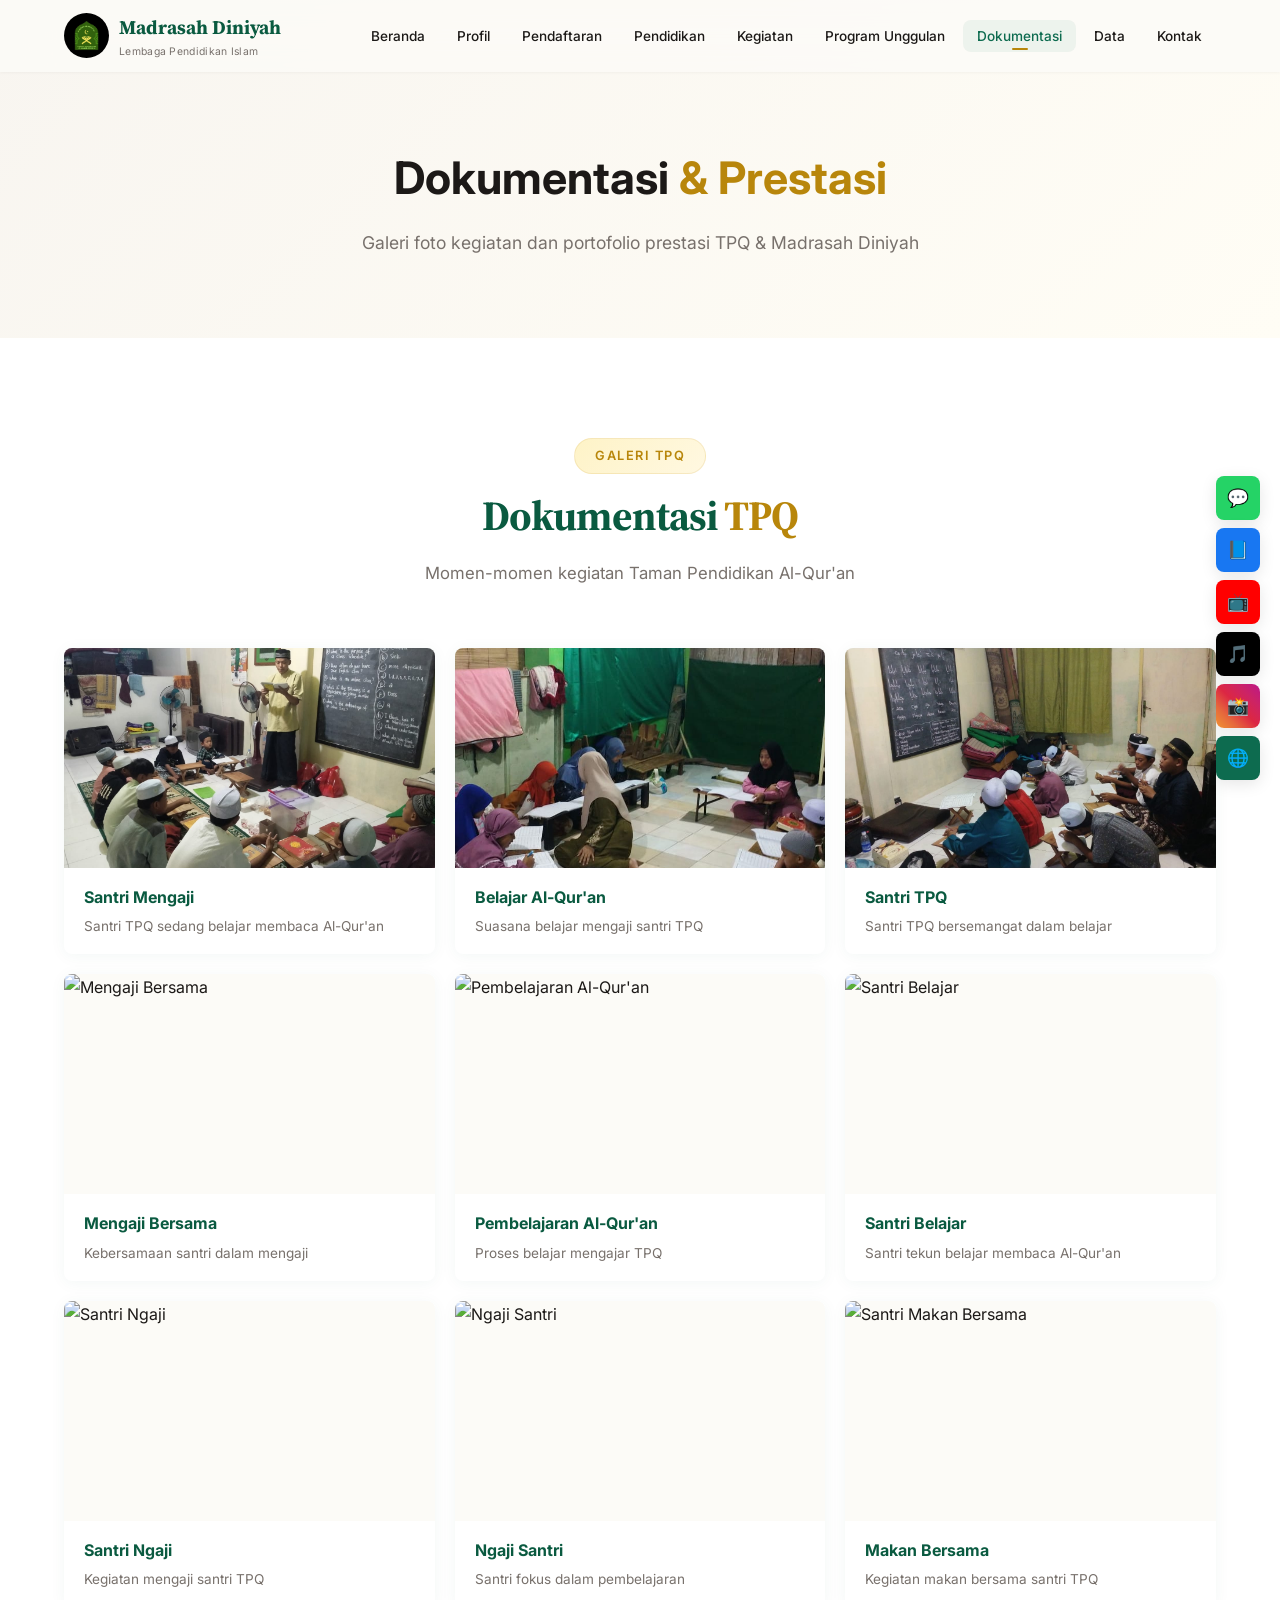
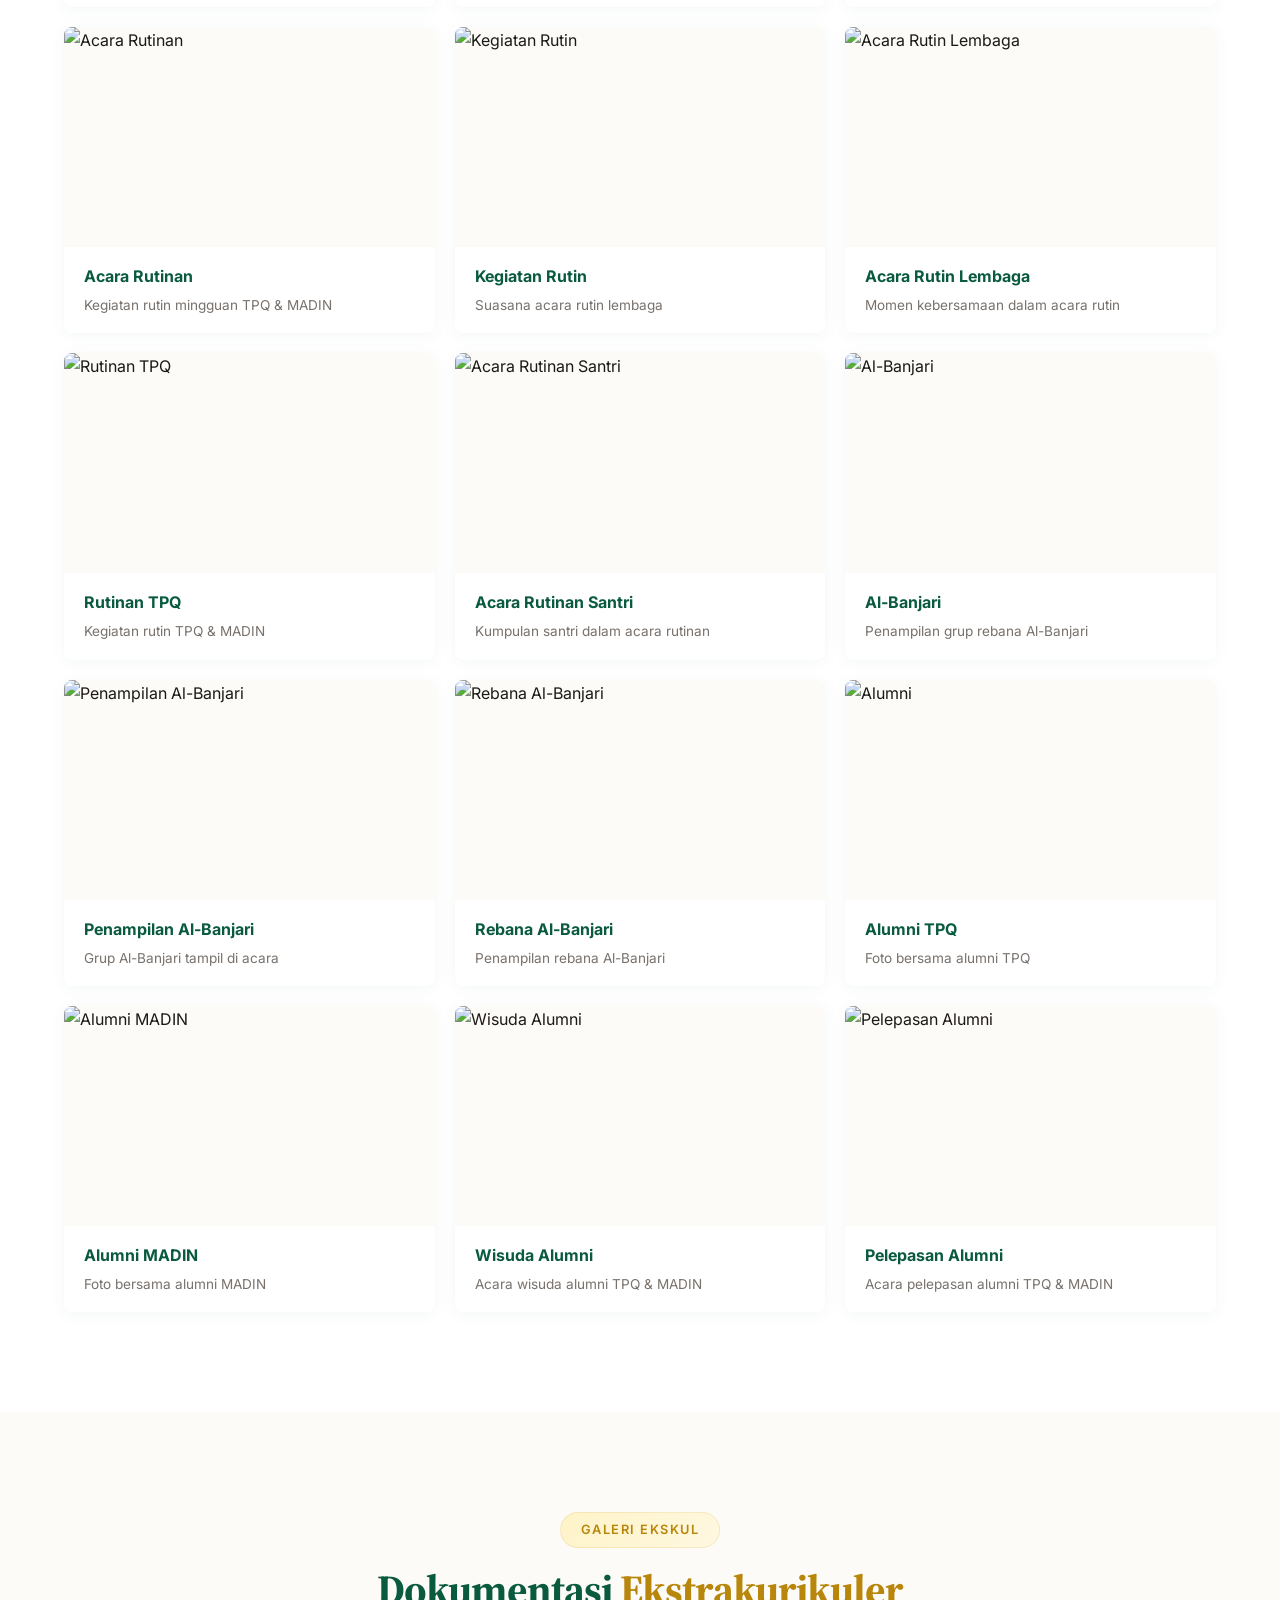
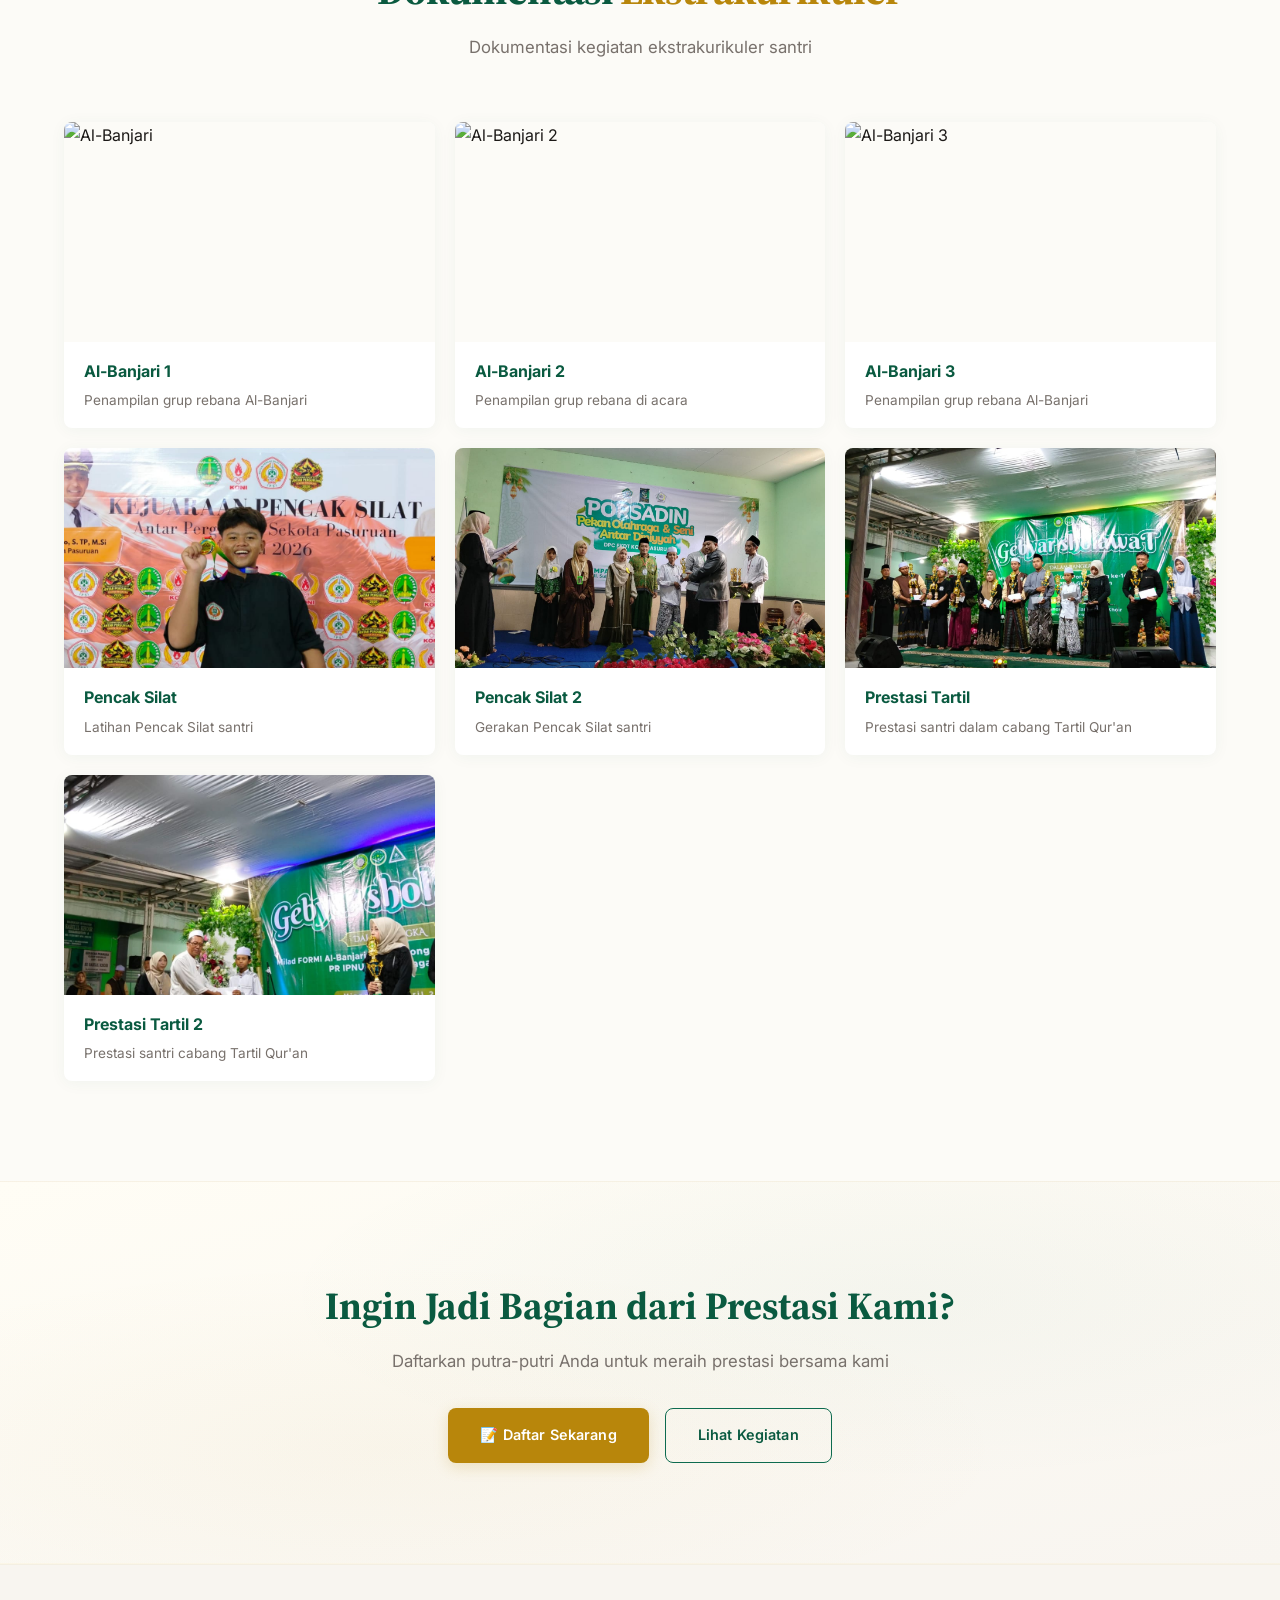
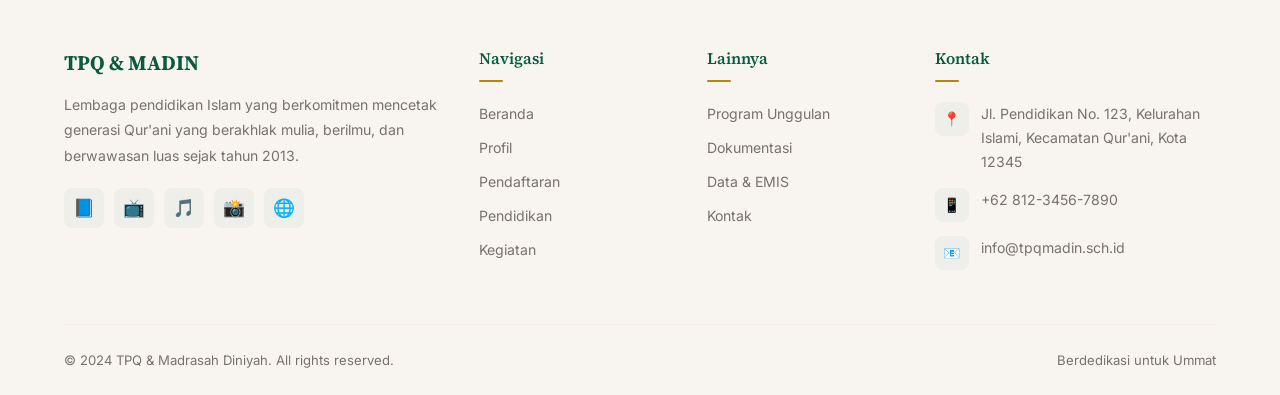
==== commit 7592c0f7: "Uji coba" ====
--- a/dokumentasi.html
+++ b/dokumentasi.html
@@ -80,9 +80,9 @@
         <p class="section-subtitle">Momen-momen kegiatan Taman Pendidikan Al-Qur'an</p>
       </div>
       <div class="dokumentasi-grid">
-        <div class="dokum-item fade-up"><div class="dokum-image"><img src="images/kegiatan/Anak_Ngaji3.webp" alt="Santri Mengaji" loading="lazy"></div><div class="dokum-caption"><h4>Santri Mengaji</h4><p>Santri TPQ sedang belajar membaca Al-Qur'an</p></div></div>
-        <div class="dokum-item fade-up"><div class="dokum-image"><img src="images/kegiatan/Anak_Ngaji4.webp" alt="Belajar Al-Qur'an" loading="lazy"></div><div class="dokum-caption"><h4>Belajar Al-Qur'an</h4><p>Suasana belajar mengaji santri TPQ</p></div></div>
-        <div class="dokum-item fade-up"><div class="dokum-image"><img src="images/kegiatan/Anak_Ngaji5.webp" alt="Santri TPQ" loading="lazy"></div><div class="dokum-caption"><h4>Santri TPQ</h4><p>Santri TPQ bersemangat dalam belajar</p></div></div>
+        <div class="dokum-item fade-up"><div class="dokum-image"><img src="images/Anak_Ngaji3.webp" alt="Santri Mengaji" loading="lazy"></div><div class="dokum-caption"><h4>Santri Mengaji</h4><p>Santri TPQ sedang belajar membaca Al-Qur'an</p></div></div>
+        <div class="dokum-item fade-up"><div class="dokum-image"><img src="images/Anak_Ngaji4.webp" alt="Belajar Al-Qur'an" loading="lazy"></div><div class="dokum-caption"><h4>Belajar Al-Qur'an</h4><p>Suasana belajar mengaji santri TPQ</p></div></div>
+        <div class="dokum-item fade-up"><div class="dokum-image"><img src="images/Anak_Ngaji5.webp" alt="Santri TPQ" loading="lazy"></div><div class="dokum-caption"><h4>Santri TPQ</h4><p>Santri TPQ bersemangat dalam belajar</p></div></div>
         <div class="dokum-item fade-up"><div class="dokum-image"><img src="images/kegiatan/Anak_Ngaji6.webp" alt="Mengaji Bersama" loading="lazy"></div><div class="dokum-caption"><h4>Mengaji Bersama</h4><p>Kebersamaan santri dalam mengaji</p></div></div>
         <div class="dokum-item fade-up"><div class="dokum-image"><img src="images/kegiatan/Anak_ngaji1.webp" alt="Pembelajaran Al-Qur'an" loading="lazy"></div><div class="dokum-caption"><h4>Pembelajaran Al-Qur'an</h4><p>Proses belajar mengajar TPQ</p></div></div>
         <div class="dokum-item fade-up"><div class="dokum-image"><img src="images/kegiatan/Anak_Ngaji2.webp" alt="Santri Belajar" loading="lazy"></div><div class="dokum-caption"><h4>Santri Belajar</h4><p>Santri tekun belajar membaca Al-Qur'an</p></div></div>
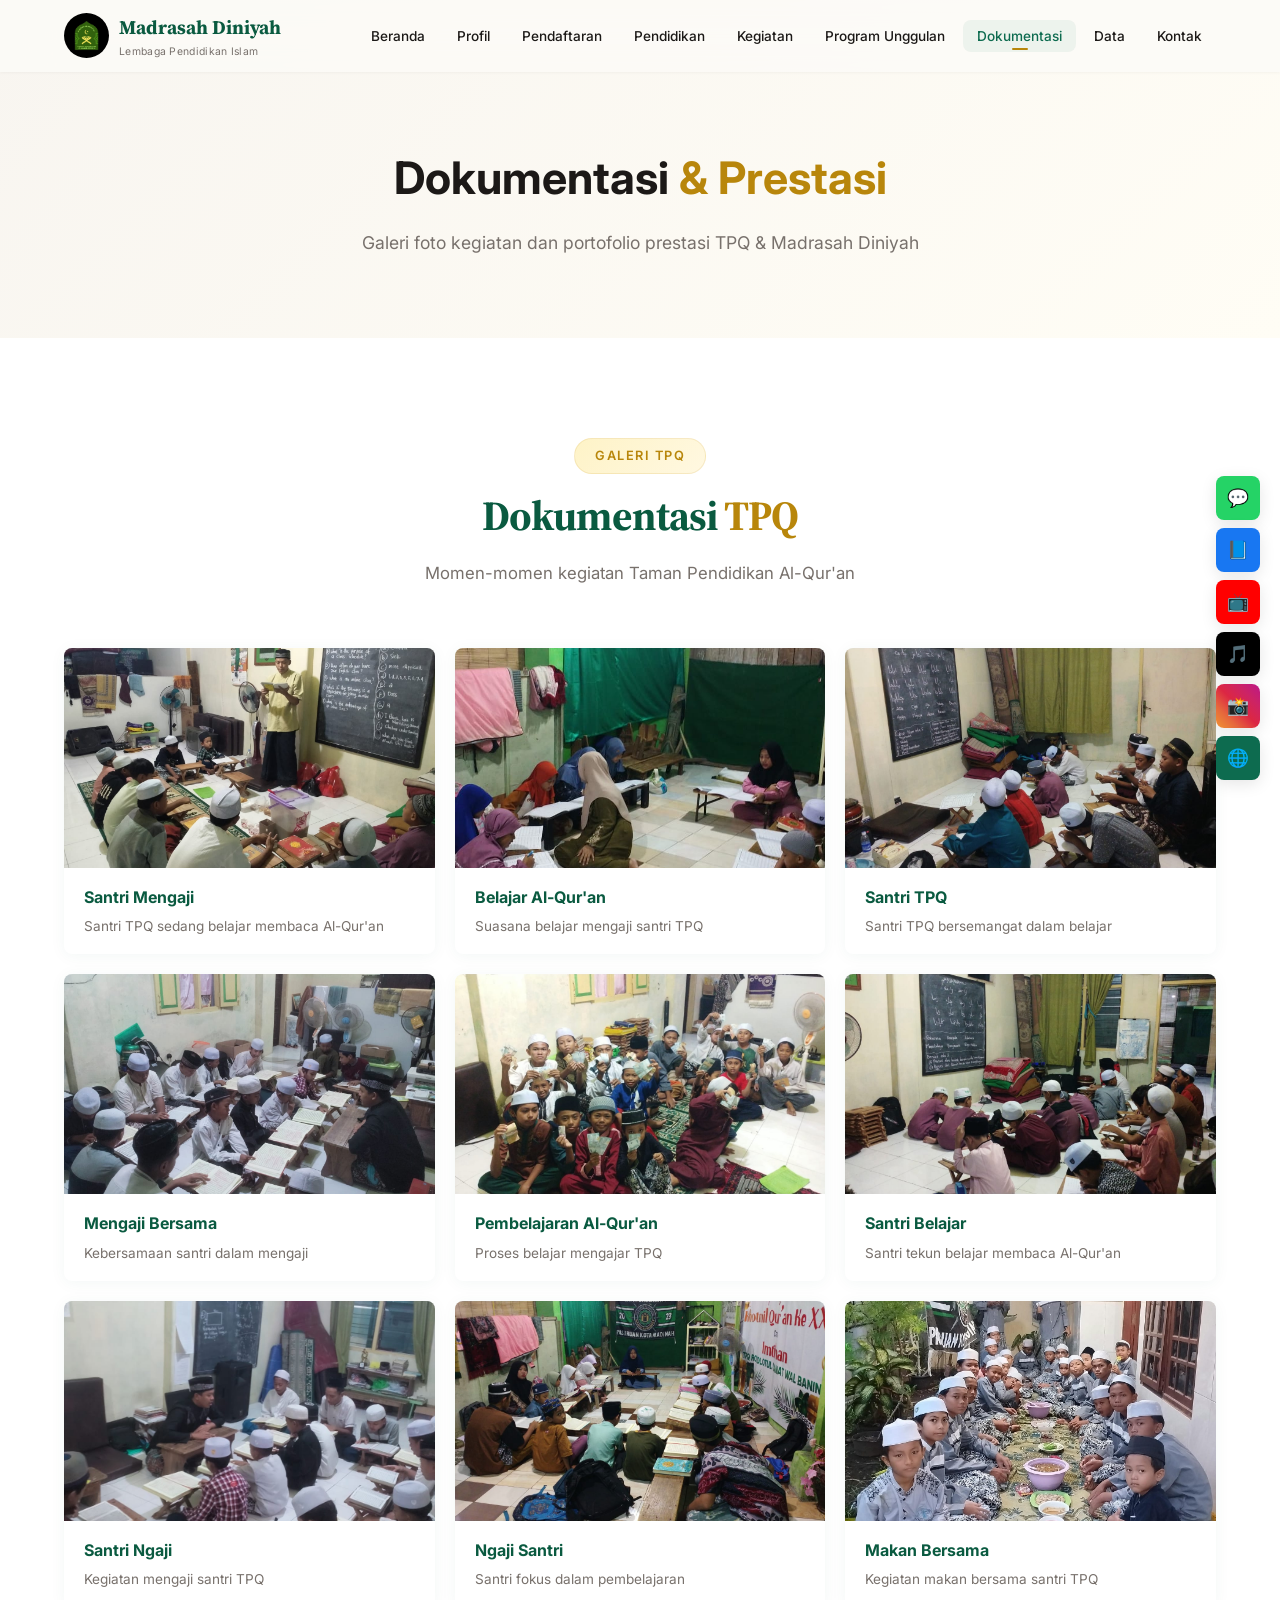
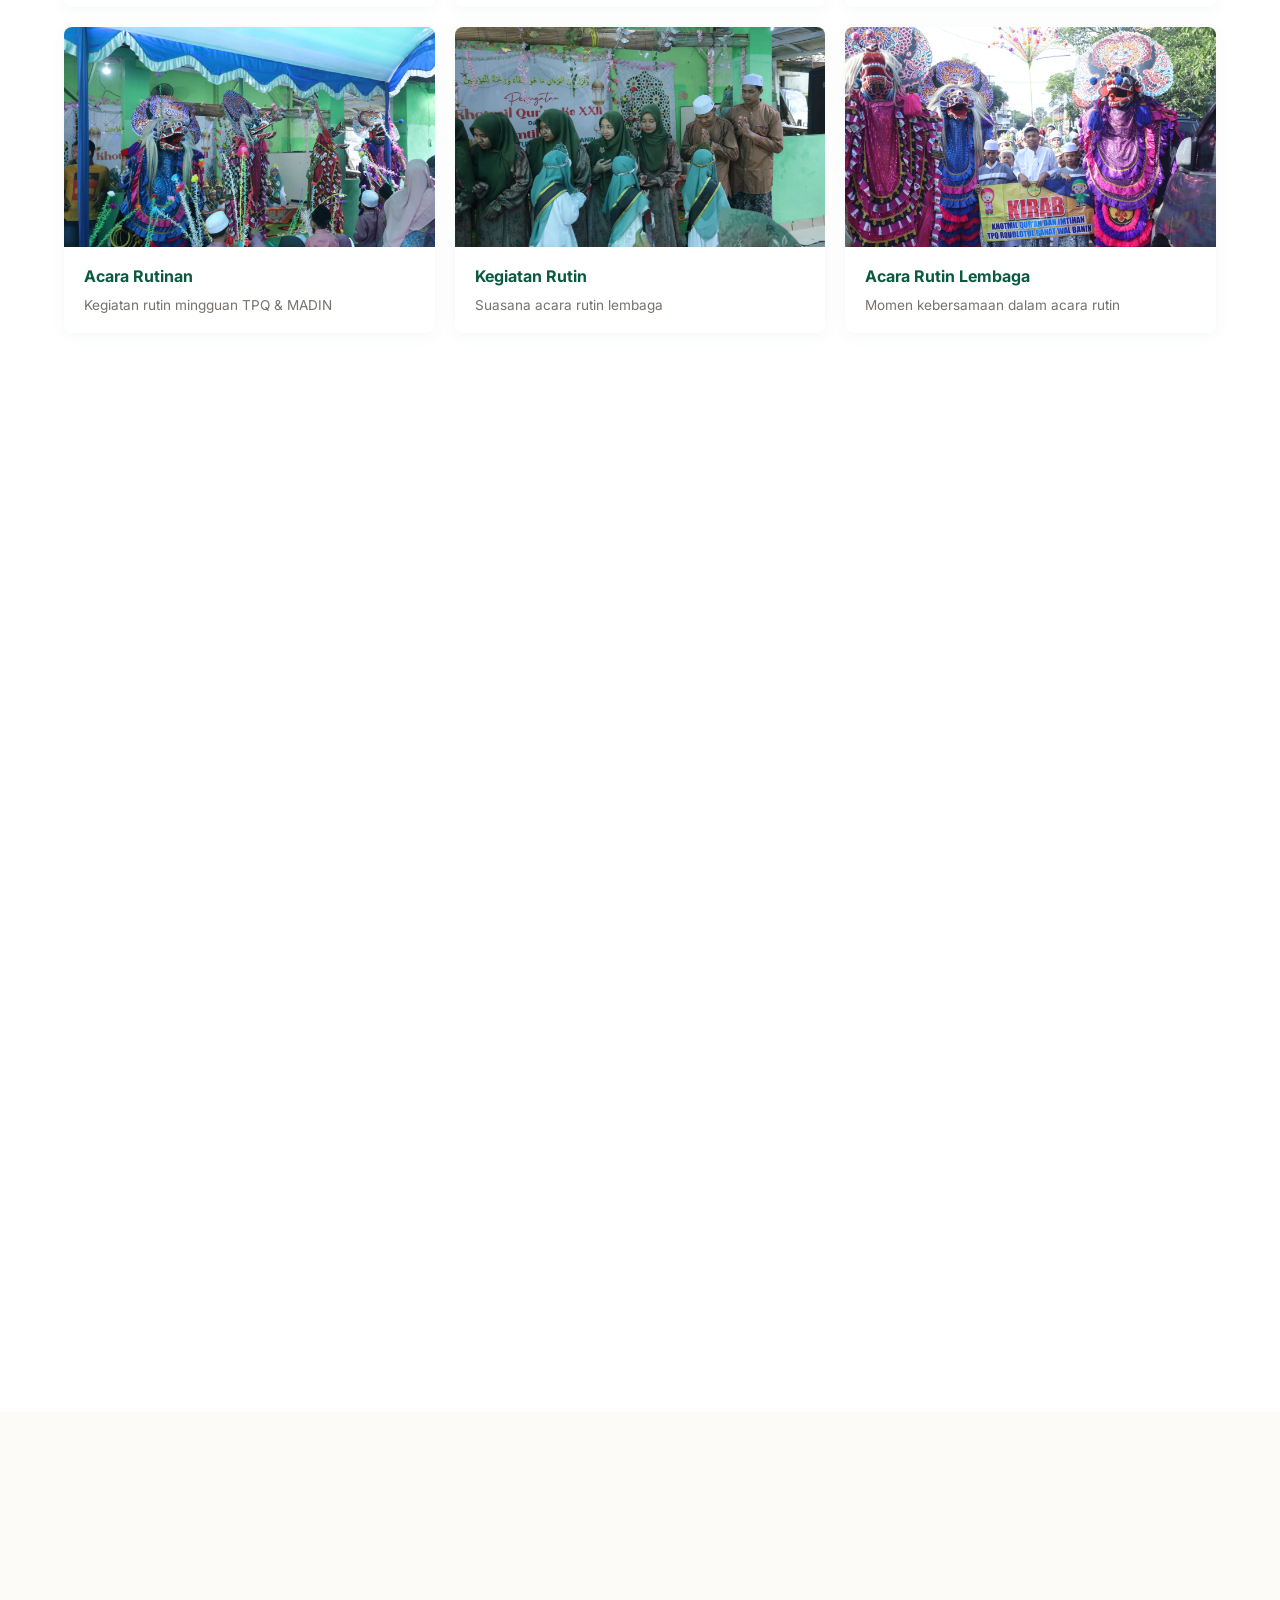
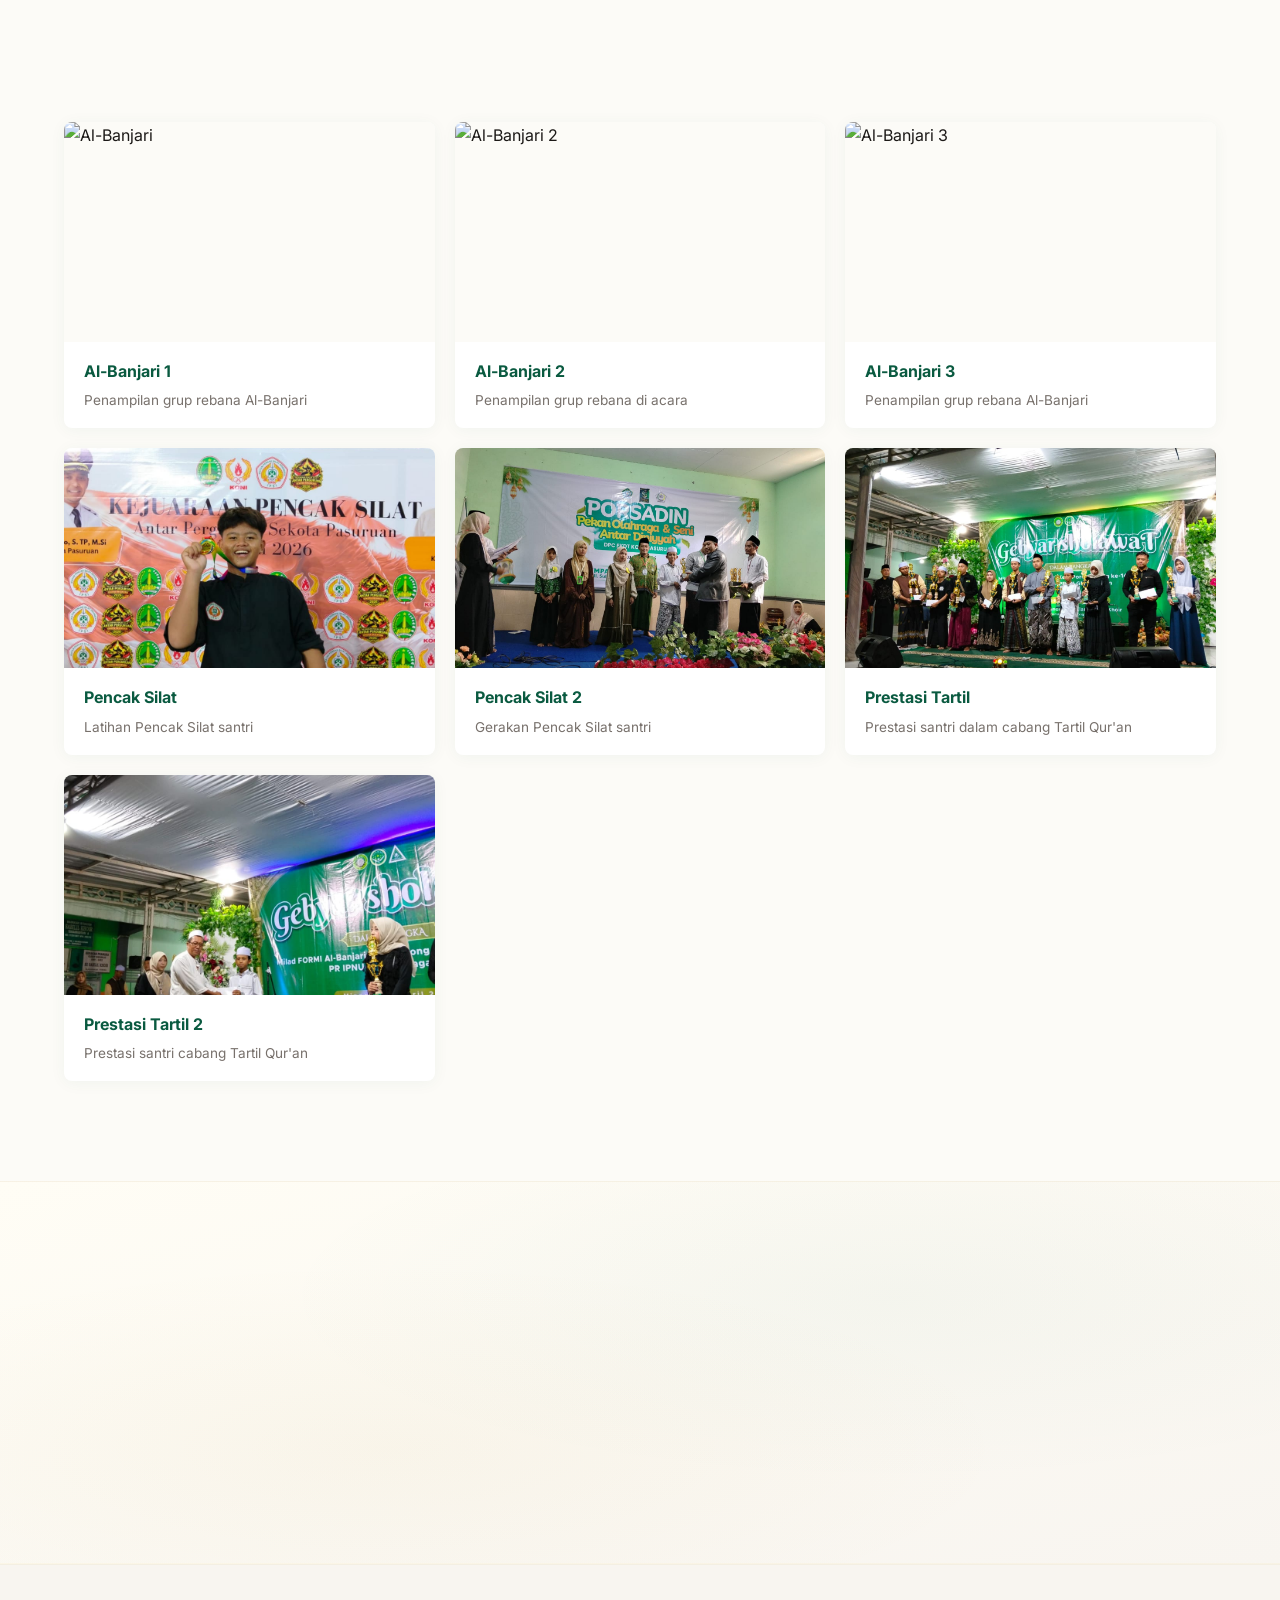
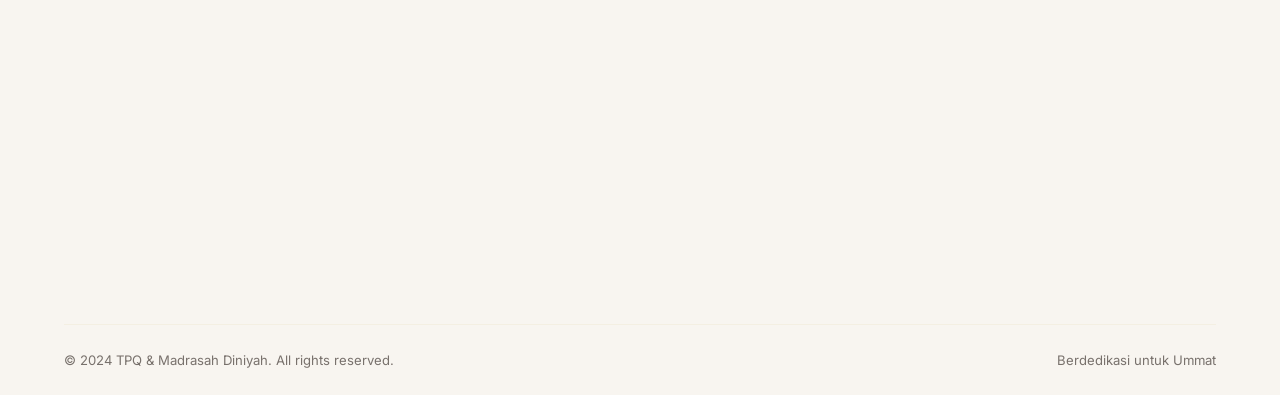
==== commit aec6d39d: "Update fix" ====
--- a/dokumentasi.html
+++ b/dokumentasi.html
@@ -83,24 +83,24 @@
         <div class="dokum-item fade-up"><div class="dokum-image"><img src="images/Anak_Ngaji3.webp" alt="Santri Mengaji" loading="lazy"></div><div class="dokum-caption"><h4>Santri Mengaji</h4><p>Santri TPQ sedang belajar membaca Al-Qur'an</p></div></div>
         <div class="dokum-item fade-up"><div class="dokum-image"><img src="images/Anak_Ngaji4.webp" alt="Belajar Al-Qur'an" loading="lazy"></div><div class="dokum-caption"><h4>Belajar Al-Qur'an</h4><p>Suasana belajar mengaji santri TPQ</p></div></div>
         <div class="dokum-item fade-up"><div class="dokum-image"><img src="images/Anak_Ngaji5.webp" alt="Santri TPQ" loading="lazy"></div><div class="dokum-caption"><h4>Santri TPQ</h4><p>Santri TPQ bersemangat dalam belajar</p></div></div>
-        <div class="dokum-item fade-up"><div class="dokum-image"><img src="images/kegiatan/Anak_Ngaji6.webp" alt="Mengaji Bersama" loading="lazy"></div><div class="dokum-caption"><h4>Mengaji Bersama</h4><p>Kebersamaan santri dalam mengaji</p></div></div>
-        <div class="dokum-item fade-up"><div class="dokum-image"><img src="images/kegiatan/Anak_ngaji1.webp" alt="Pembelajaran Al-Qur'an" loading="lazy"></div><div class="dokum-caption"><h4>Pembelajaran Al-Qur'an</h4><p>Proses belajar mengajar TPQ</p></div></div>
-        <div class="dokum-item fade-up"><div class="dokum-image"><img src="images/kegiatan/Anak_Ngaji2.webp" alt="Santri Belajar" loading="lazy"></div><div class="dokum-caption"><h4>Santri Belajar</h4><p>Santri tekun belajar membaca Al-Qur'an</p></div></div>
-        <div class="dokum-item fade-up"><div class="dokum-image"><img src="images/kegiatan/Anak_Ngaji7.webp" alt="Santri Ngaji" loading="lazy"></div><div class="dokum-caption"><h4>Santri Ngaji</h4><p>Kegiatan mengaji santri TPQ</p></div></div>
-        <div class="dokum-item fade-up"><div class="dokum-image"><img src="images/kegiatan/Anak_Ngaji8.webp" alt="Ngaji Santri" loading="lazy"></div><div class="dokum-caption"><h4>Ngaji Santri</h4><p>Santri fokus dalam pembelajaran</p></div></div>
-        <div class="dokum-item fade-up"><div class="dokum-image"><img src="images/kegiatan/Anak_makan.webp" alt="Santri Makan Bersama" loading="lazy"></div><div class="dokum-caption"><h4>Makan Bersama</h4><p>Kegiatan makan bersama santri TPQ</p></div></div>
-        <div class="dokum-item fade-up"><div class="dokum-image"><img src="images/kegiatan/Acara_Rutinan.webp" alt="Acara Rutinan" loading="lazy"></div><div class="dokum-caption"><h4>Acara Rutinan</h4><p>Kegiatan rutin mingguan TPQ & MADIN</p></div></div>
-        <div class="dokum-item fade-up"><div class="dokum-image"><img src="images/kegiatan/Acara_Rutin2.webp" alt="Kegiatan Rutin" loading="lazy"></div><div class="dokum-caption"><h4>Kegiatan Rutin</h4><p>Suasana acara rutin lembaga</p></div></div>
-        <div class="dokum-item fade-up"><div class="dokum-image"><img src="images/kegiatan/Acara_Rutin4.webp" alt="Acara Rutin Lembaga" loading="lazy"></div><div class="dokum-caption"><h4>Acara Rutin Lembaga</h4><p>Momen kebersamaan dalam acara rutin</p></div></div>
-        <div class="dokum-item fade-up"><div class="dokum-image"><img src="images/kegiatan/Acara_Rutinan3.jpeg" alt="Rutinan TPQ" loading="lazy"></div><div class="dokum-caption"><h4>Rutinan TPQ</h4><p>Kegiatan rutin TPQ & MADIN</p></div></div>
-        <div class="dokum-item fade-up"><div class="dokum-image"><img src="images/kegiatan/Acara_Rutinan5.webp" alt="Acara Rutinan Santri" loading="lazy"></div><div class="dokum-caption"><h4>Acara Rutinan Santri</h4><p>Kumpulan santri dalam acara rutinan</p></div></div>
-        <div class="dokum-item fade-up"><div class="dokum-image"><img src="images/kegiatan/Al-banjari1.webp" alt="Al-Banjari" loading="lazy"></div><div class="dokum-caption"><h4>Al-Banjari</h4><p>Penampilan grup rebana Al-Banjari</p></div></div>
-        <div class="dokum-item fade-up"><div class="dokum-image"><img src="images/kegiatan/Al-banjari2.webp" alt="Penampilan Al-Banjari" loading="lazy"></div><div class="dokum-caption"><h4>Penampilan Al-Banjari</h4><p>Grup Al-Banjari tampil di acara</p></div></div>
-        <div class="dokum-item fade-up"><div class="dokum-image"><img src="images/kegiatan/Al-banjari3.webp" alt="Rebana Al-Banjari" loading="lazy"></div><div class="dokum-caption"><h4>Rebana Al-Banjari</h4><p>Penampilan rebana Al-Banjari</p></div></div>
-        <div class="dokum-item fade-up"><div class="dokum-image"><img src="images/kegiatan/Alumni1.webp" alt="Alumni" loading="lazy"></div><div class="dokum-caption"><h4>Alumni TPQ</h4><p>Foto bersama alumni TPQ</p></div></div>
-        <div class="dokum-item fade-up"><div class="dokum-image"><img src="images/kegiatan/Alumni2.webp" alt="Alumni MADIN" loading="lazy"></div><div class="dokum-caption"><h4>Alumni MADIN</h4><p>Foto bersama alumni MADIN</p></div></div>
-        <div class="dokum-item fade-up"><div class="dokum-image"><img src="images/kegiatan/Alumni3.webp" alt="Wisuda Alumni" loading="lazy"></div><div class="dokum-caption"><h4>Wisuda Alumni</h4><p>Acara wisuda alumni TPQ & MADIN</p></div></div>
-        <div class="dokum-item fade-up"><div class="dokum-image"><img src="images/kegiatan/Alumni4.webp" alt="Pelepasan Alumni" loading="lazy"></div><div class="dokum-caption"><h4>Pelepasan Alumni</h4><p>Acara pelepasan alumni TPQ & MADIN</p></div></div>
+        <div class="dokum-item fade-up"><div class="dokum-image"><img src="images/Anak_Ngaji6.webp" alt="Mengaji Bersama" loading="lazy"></div><div class="dokum-caption"><h4>Mengaji Bersama</h4><p>Kebersamaan santri dalam mengaji</p></div></div>
+        <div class="dokum-item fade-up"><div class="dokum-image"><img src="images/Anak_ngaji1.webp" alt="Pembelajaran Al-Qur'an" loading="lazy"></div><div class="dokum-caption"><h4>Pembelajaran Al-Qur'an</h4><p>Proses belajar mengajar TPQ</p></div></div>
+        <div class="dokum-item fade-up"><div class="dokum-image"><img src="images/Anak_Ngaji2.webp" alt="Santri Belajar" loading="lazy"></div><div class="dokum-caption"><h4>Santri Belajar</h4><p>Santri tekun belajar membaca Al-Qur'an</p></div></div>
+        <div class="dokum-item fade-up"><div class="dokum-image"><img src="images/Anak_Ngaji7.webp" alt="Santri Ngaji" loading="lazy"></div><div class="dokum-caption"><h4>Santri Ngaji</h4><p>Kegiatan mengaji santri TPQ</p></div></div>
+        <div class="dokum-item fade-up"><div class="dokum-image"><img src="images/Anak_Ngaji8.webp" alt="Ngaji Santri" loading="lazy"></div><div class="dokum-caption"><h4>Ngaji Santri</h4><p>Santri fokus dalam pembelajaran</p></div></div>
+        <div class="dokum-item fade-up"><div class="dokum-image"><img src="images/Anak_makan.webp" alt="Santri Makan Bersama" loading="lazy"></div><div class="dokum-caption"><h4>Makan Bersama</h4><p>Kegiatan makan bersama santri TPQ</p></div></div>
+        <div class="dokum-item fade-up"><div class="dokum-image"><img src="images/Acara_Rutinan.webp" alt="Acara Rutinan" loading="lazy"></div><div class="dokum-caption"><h4>Acara Rutinan</h4><p>Kegiatan rutin mingguan TPQ & MADIN</p></div></div>
+        <div class="dokum-item fade-up"><div class="dokum-image"><img src="images/Acara_Rutin2.webp" alt="Kegiatan Rutin" loading="lazy"></div><div class="dokum-caption"><h4>Kegiatan Rutin</h4><p>Suasana acara rutin lembaga</p></div></div>
+        <div class="dokum-item fade-up"><div class="dokum-image"><img src="images/Acara_Rutin4.webp" alt="Acara Rutin Lembaga" loading="lazy"></div><div class="dokum-caption"><h4>Acara Rutin Lembaga</h4><p>Momen kebersamaan dalam acara rutin</p></div></div>
+        <div class="dokum-item fade-up"><div class="dokum-image"><img src="images/Acara_Rutinan3.jpeg" alt="Rutinan TPQ" loading="lazy"></div><div class="dokum-caption"><h4>Rutinan TPQ</h4><p>Kegiatan rutin TPQ & MADIN</p></div></div>
+        <div class="dokum-item fade-up"><div class="dokum-image"><img src="images/Acara_Rutinan5.webp" alt="Acara Rutinan Santri" loading="lazy"></div><div class="dokum-caption"><h4>Acara Rutinan Santri</h4><p>Kumpulan santri dalam acara rutinan</p></div></div>
+        <div class="dokum-item fade-up"><div class="dokum-image"><img src="images/Al-banjari1.webp" alt="Al-Banjari" loading="lazy"></div><div class="dokum-caption"><h4>Al-Banjari</h4><p>Penampilan grup rebana Al-Banjari</p></div></div>
+        <div class="dokum-item fade-up"><div class="dokum-image"><img src="images/Al-banjari2.webp" alt="Penampilan Al-Banjari" loading="lazy"></div><div class="dokum-caption"><h4>Penampilan Al-Banjari</h4><p>Grup Al-Banjari tampil di acara</p></div></div>
+        <div class="dokum-item fade-up"><div class="dokum-image"><img src="images/Al-banjari3.webp" alt="Rebana Al-Banjari" loading="lazy"></div><div class="dokum-caption"><h4>Rebana Al-Banjari</h4><p>Penampilan rebana Al-Banjari</p></div></div>
+        <div class="dokum-item fade-up"><div class="dokum-image"><img src="images/Alumni1.webp" alt="Alumni" loading="lazy"></div><div class="dokum-caption"><h4>Alumni TPQ</h4><p>Foto bersama alumni TPQ</p></div></div>
+        <div class="dokum-item fade-up"><div class="dokum-image"><img src="images/Alumni2.webp" alt="Alumni MADIN" loading="lazy"></div><div class="dokum-caption"><h4>Alumni MADIN</h4><p>Foto bersama alumni MADIN</p></div></div>
+        <div class="dokum-item fade-up"><div class="dokum-image"><img src="images/Alumni3.webp" alt="Wisuda Alumni" loading="lazy"></div><div class="dokum-caption"><h4>Wisuda Alumni</h4><p>Acara wisuda alumni TPQ & MADIN</p></div></div>
+        <div class="dokum-item fade-up"><div class="dokum-image"><img src="images/Alumni4.webp" alt="Pelepasan Alumni" loading="lazy"></div><div class="dokum-caption"><h4>Pelepasan Alumni</h4><p>Acara pelepasan alumni TPQ & MADIN</p></div></div>
       </div>
     </div>
   </section>
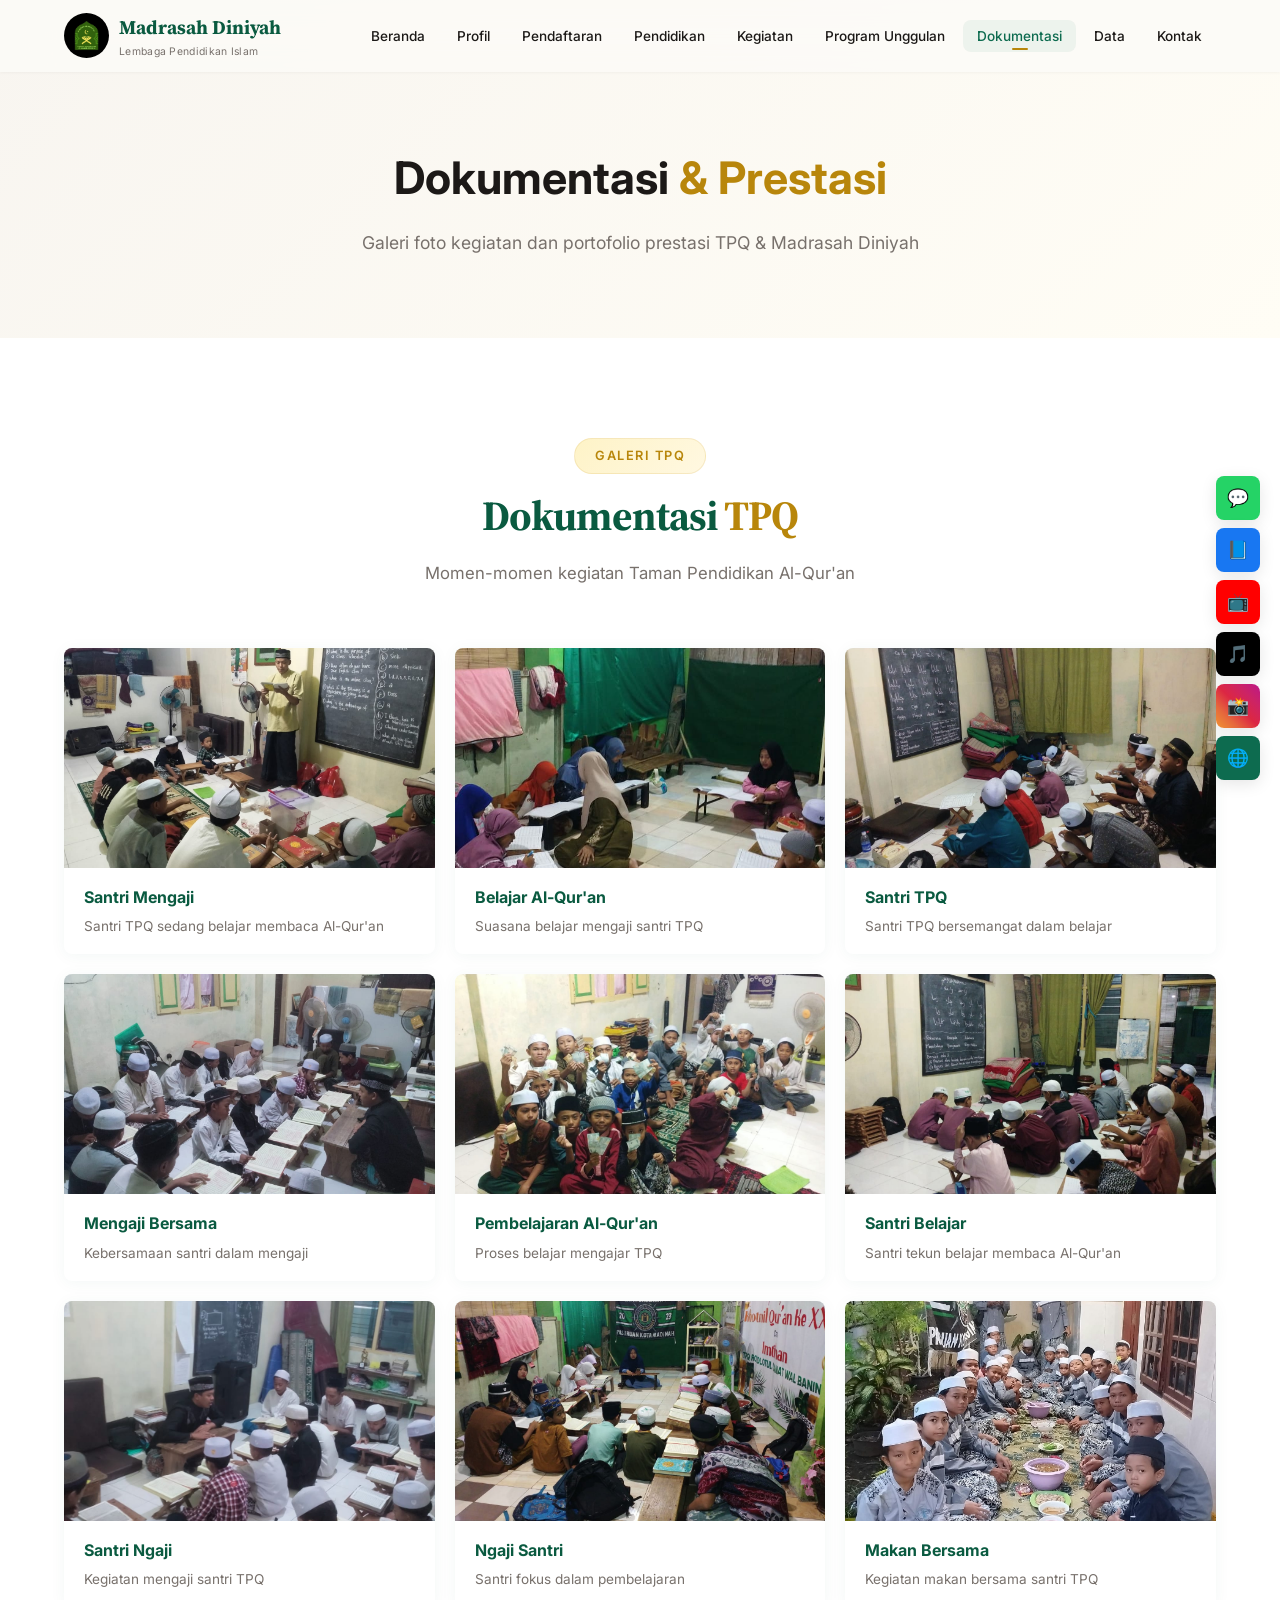
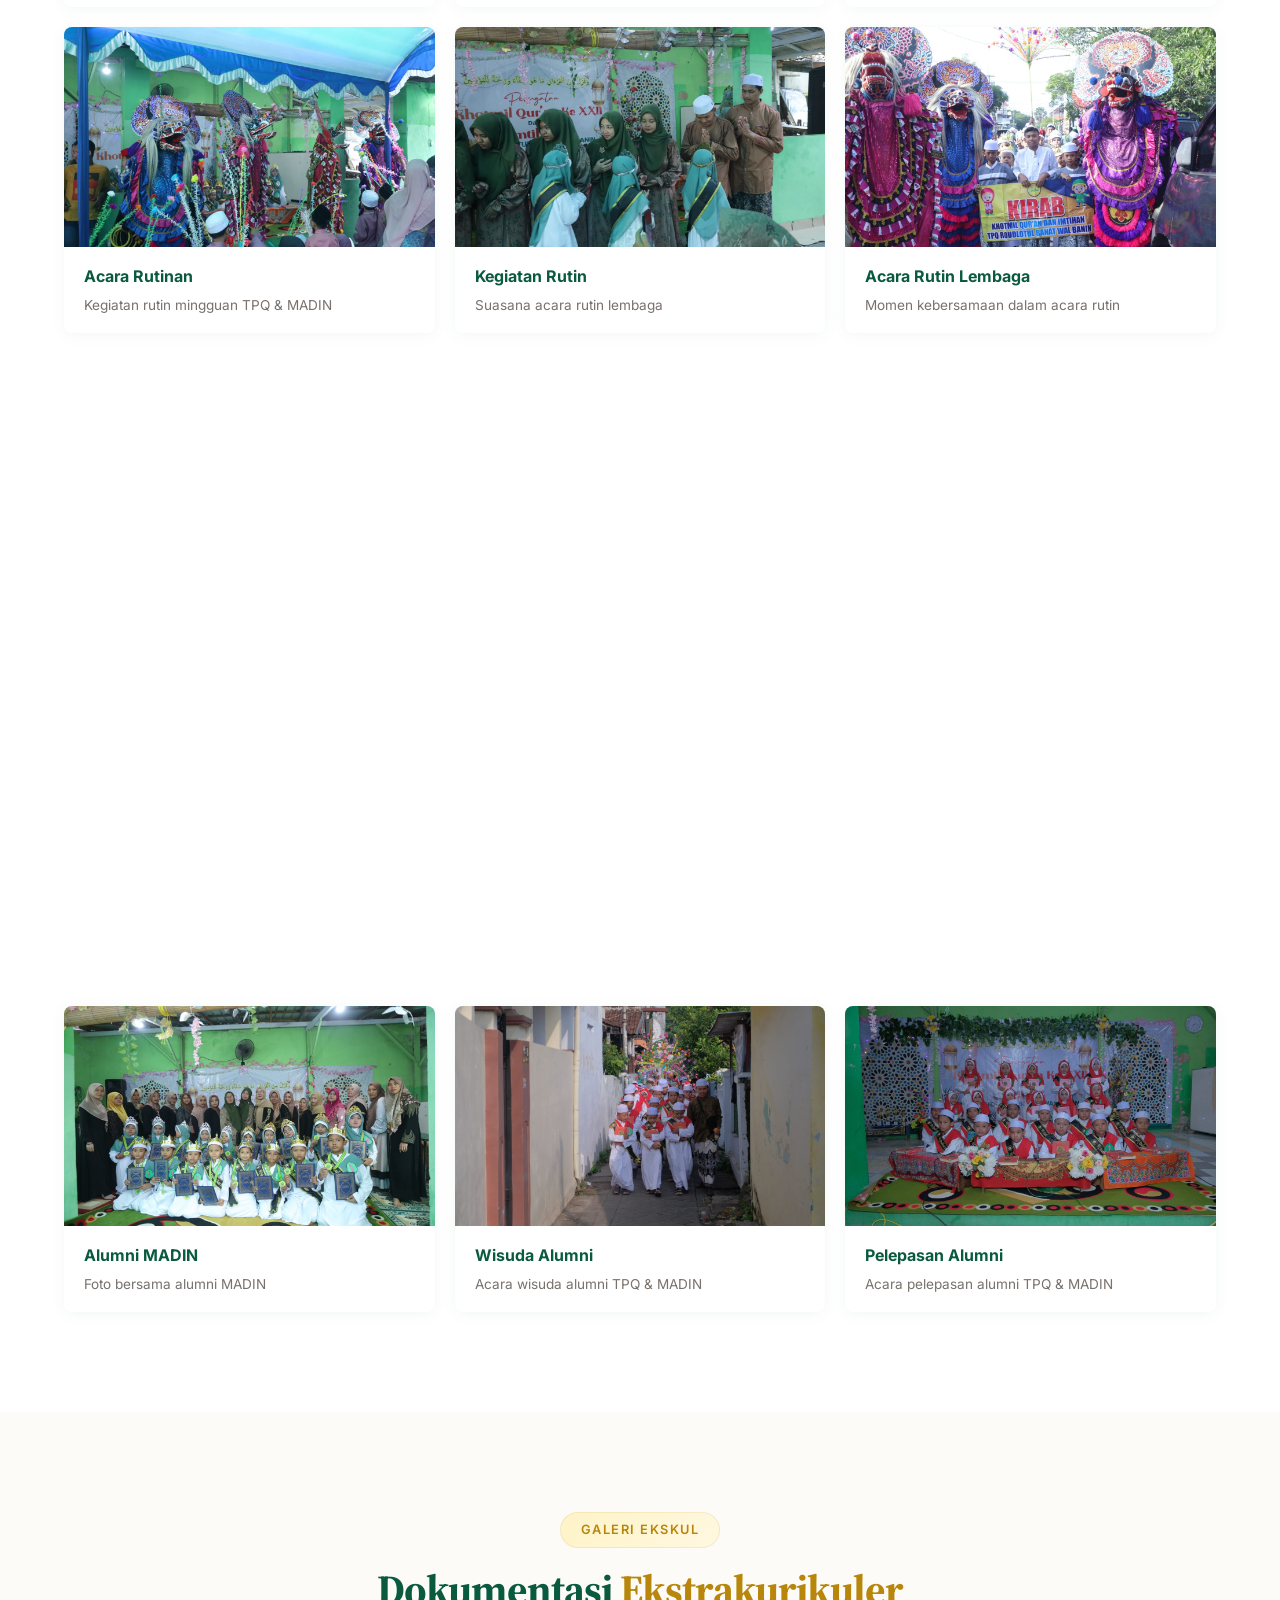
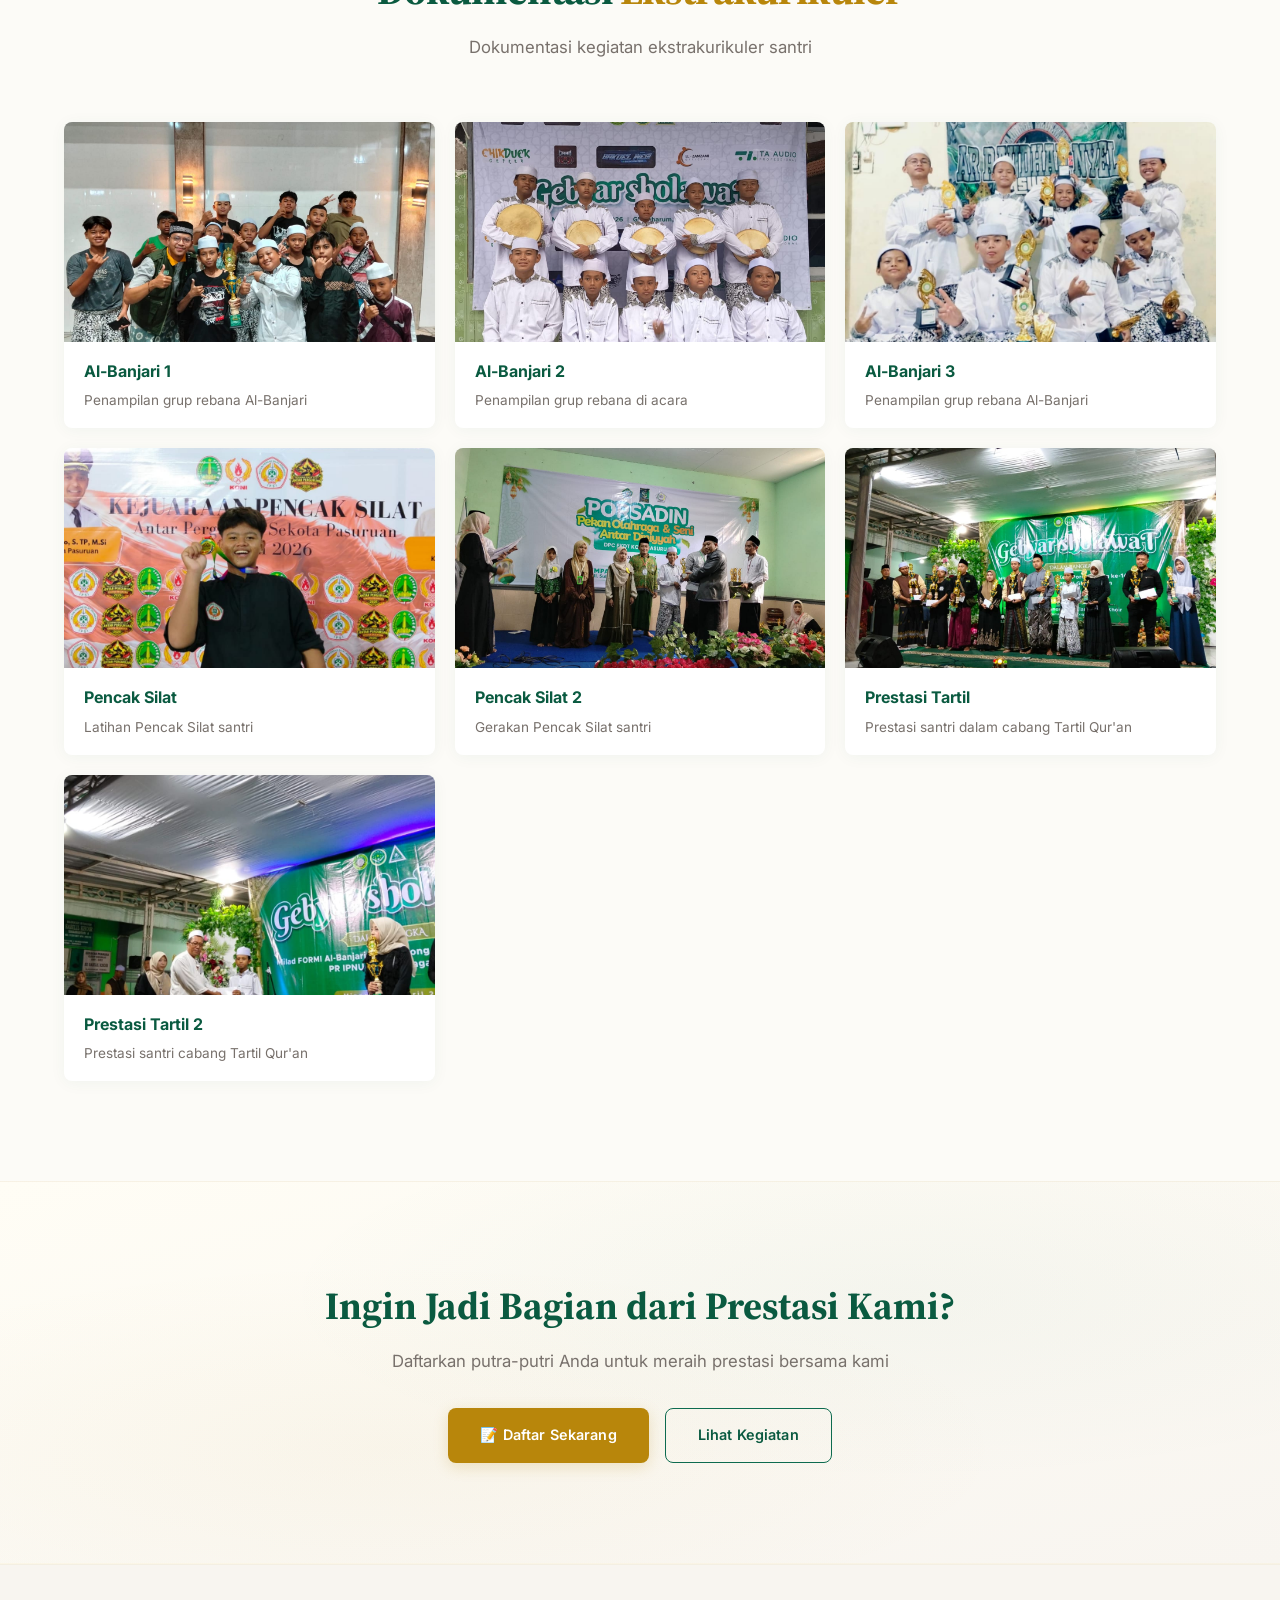
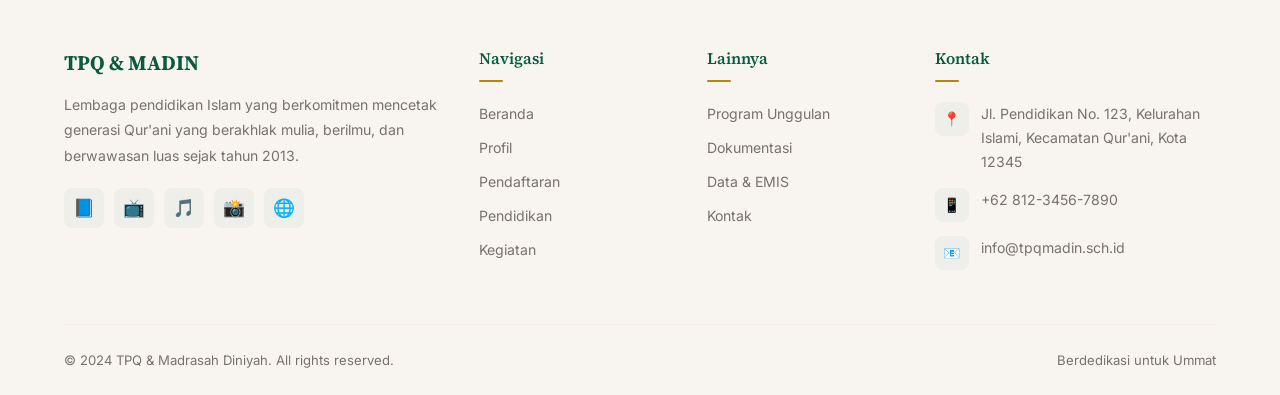
==== commit b32ee354: "Update dokumentasi.html" ====
--- a/dokumentasi.html
+++ b/dokumentasi.html
@@ -114,9 +114,9 @@
         <p class="section-subtitle">Dokumentasi kegiatan ekstrakurikuler santri</p>
       </div>
       <div class="dokumentasi-grid">
-        <div class="dokum-item fade-up"><div class="dokum-image"><img src="images/kegiatan/Al-banjari1.webp" alt="Al-Banjari" loading="lazy"></div><div class="dokum-caption"><h4>Al-Banjari 1</h4><p>Penampilan grup rebana Al-Banjari</p></div></div>
-        <div class="dokum-item fade-up"><div class="dokum-image"><img src="images/kegiatan/Al-banjari2.webp" alt="Al-Banjari 2" loading="lazy"></div><div class="dokum-caption"><h4>Al-Banjari 2</h4><p>Penampilan grup rebana di acara</p></div></div>
-        <div class="dokum-item fade-up"><div class="dokum-image"><img src="images/kegiatan/Al-banjari3.webp" alt="Al-Banjari 3" loading="lazy"></div><div class="dokum-caption"><h4>Al-Banjari 3</h4><p>Penampilan grup rebana Al-Banjari</p></div></div>
+        <div class="dokum-item fade-up"><div class="dokum-image"><img src="images/Al-banjari1.webp" alt="Al-Banjari" loading="lazy"></div><div class="dokum-caption"><h4>Al-Banjari 1</h4><p>Penampilan grup rebana Al-Banjari</p></div></div>
+        <div class="dokum-item fade-up"><div class="dokum-image"><img src="images/Al-banjari2.webp" alt="Al-Banjari 2" loading="lazy"></div><div class="dokum-caption"><h4>Al-Banjari 2</h4><p>Penampilan grup rebana di acara</p></div></div>
+        <div class="dokum-item fade-up"><div class="dokum-image"><img src="images/Al-banjari3.webp" alt="Al-Banjari 3" loading="lazy"></div><div class="dokum-caption"><h4>Al-Banjari 3</h4><p>Penampilan grup rebana Al-Banjari</p></div></div>
         <div class="dokum-item fade-up"><div class="dokum-image"><img src="images/Pencak_Silat.webp" alt="Pencak Silat" loading="lazy"></div><div class="dokum-caption"><h4>Pencak Silat</h4><p>Latihan Pencak Silat santri</p></div></div>
         <div class="dokum-item fade-up"><div class="dokum-image"><img src="images/Pencak_Silat2.webp" alt="Pencak Silat 2" loading="lazy"></div><div class="dokum-caption"><h4>Pencak Silat 2</h4><p>Gerakan Pencak Silat santri</p></div></div>
         <div class="dokum-item fade-up"><div class="dokum-image"><img src="images/Prestasi_Tartil.webp" alt="Prestasi Tartil" loading="lazy"></div><div class="dokum-caption"><h4>Prestasi Tartil</h4><p>Prestasi santri dalam cabang Tartil Qur'an</p></div></div>
